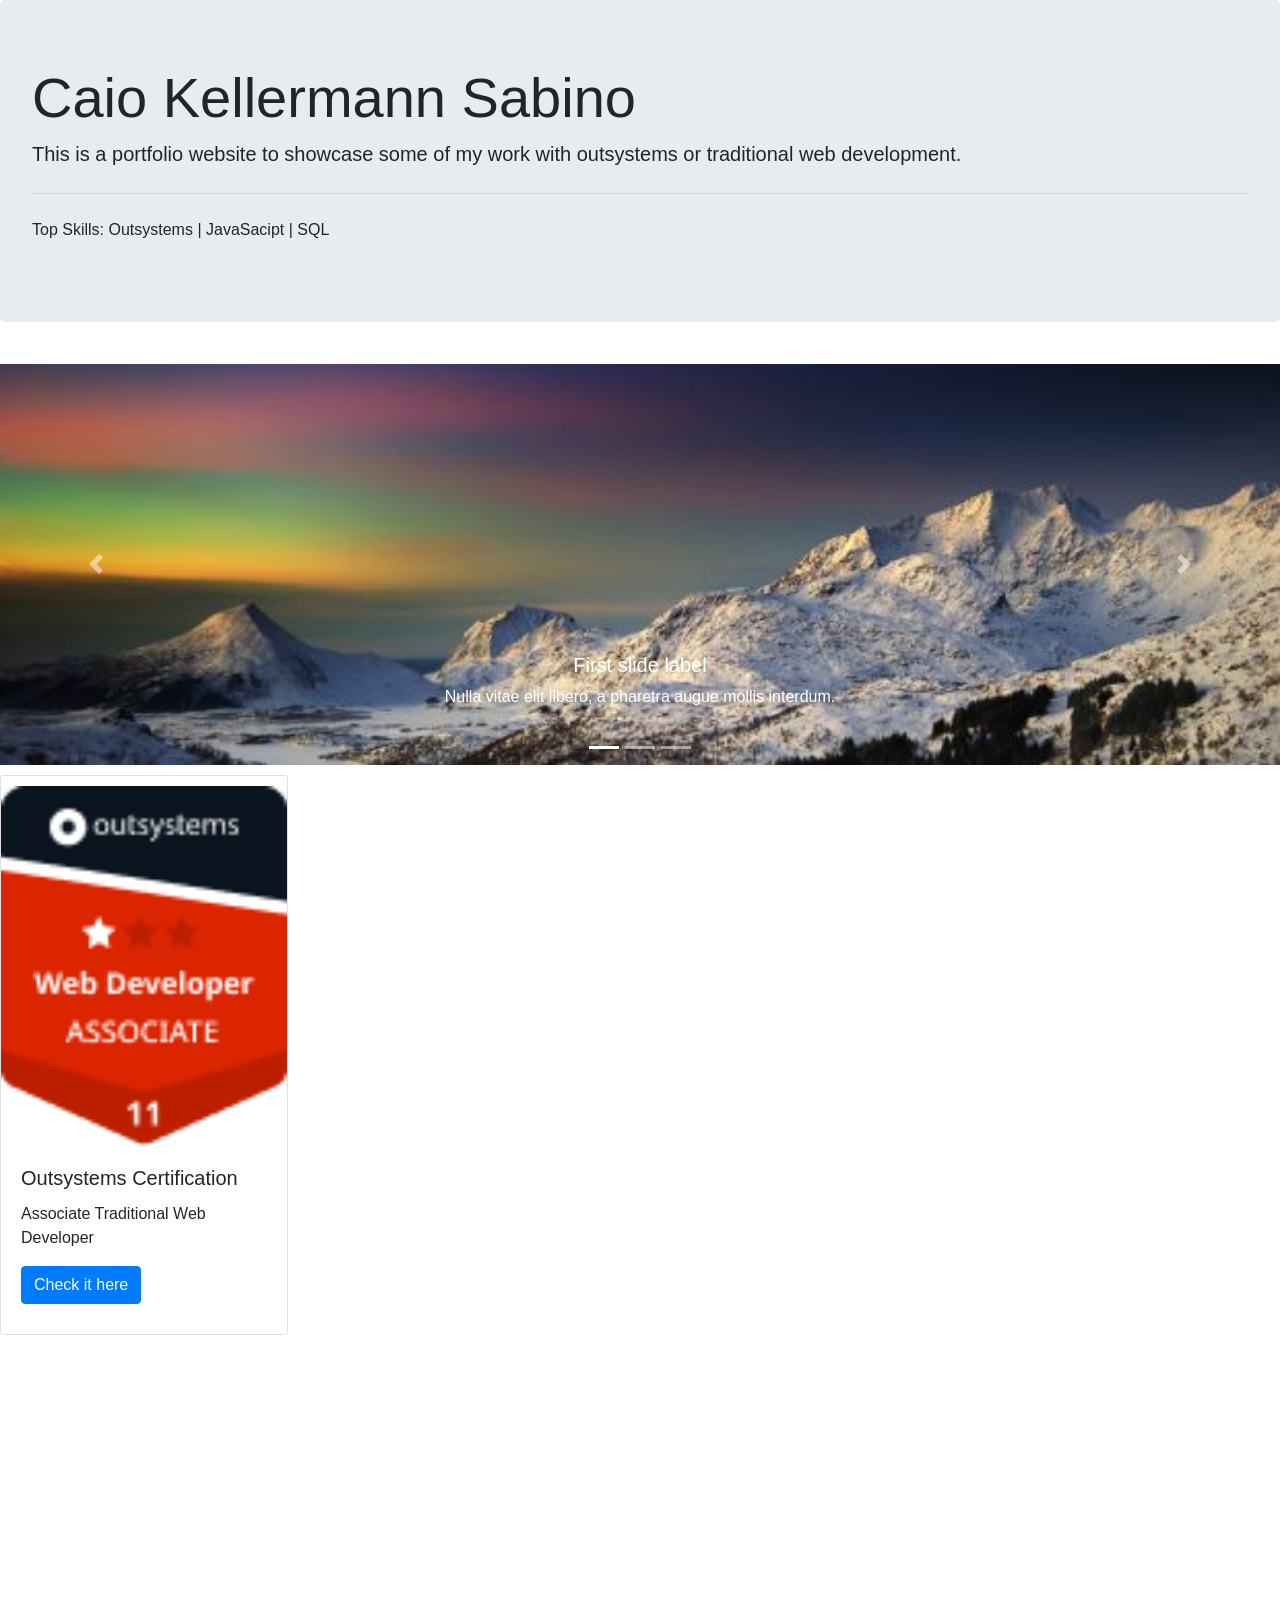
==== index.html @ 51844a49 "fixed carousel and introduced first card" ====
<!DOCTYPE html>
<html class="no-js" lang="">
  <head>
    <meta charset="utf-8" />
    <title></title>
    <meta name="description" content="" />
    <meta name="viewport" content="width=device-width, initial-scale=1" />

    <meta property="og:title" content="" />
    <meta property="og:type" content="" />
    <meta property="og:url" content="" />
    <meta property="og:image" content="" />

    <!--Bootstrap meta tag for mobile first behavior-->
    <meta
      name="viewport"
      content="width=device-width, initial-scale=1, shrink-to-fit=no"
    />

    <link rel="manifest" href="site.webmanifest" />
    <link rel="apple-touch-icon" href="icon.png" />
    <!-- Place favicon.ico in the root directory -->

    <link rel="stylesheet" href="css/normalize.css" />
    <link rel="stylesheet" href="css/main.css" />
    <link
      rel="stylesheet"
      href="https://stackpath.bootstrapcdn.com/bootstrap/4.4.1/css/bootstrap.min.css"
      integrity="sha384-Vkoo8x4CGsO3+Hhxv8T/Q5PaXtkKtu6ug5TOeNV6gBiFeWPGFN9MuhOf23Q9Ifjh"
      crossorigin="anonymous"
    />

    <meta name="theme-color" content="#fafafa" />
  </head>

  <body>
    <!--Jumbotron-->
    <div class="jumbotron">
      <h1 class="display-4">Caio Kellermann Sabino</h1>
      <p class="lead">
        This is a portfolio website to showcase some of my work with outsystems
        or traditional web development.
      </p>
      <hr class="my-4" />
      <p>Top Skills: Outsystems | JavaSacipt | SQL</p>
    </div>

    <!--Carousel-->
    <div
      id="carouselExampleCaptions"
      class="carousel slide main-padding"
      data-ride="carousel"
    >
      <ol class="carousel-indicators">
        <li
          data-target="#carouselExampleCaptions"
          data-slide-to="0"
          class="active"
        ></li>
        <li data-target="#carouselExampleCaptions" data-slide-to="1"></li>
        <li data-target="#carouselExampleCaptions" data-slide-to="2"></li>
      </ol>
      <div class="carousel-inner">
        <div class="carousel-item active">
          <img src="img/pan.jpg" class="d-block w-100" alt="..." />
          <div class="carousel-caption d-none d-md-block">
            <h5>First slide label</h5>
            <p>Nulla vitae elit libero, a pharetra augue mollis interdum.</p>
          </div>
        </div>
        <div class="carousel-item">
          <img src="img/pan1.jpg" class="d-block w-100" alt="..." />
          <div class="carousel-caption d-none d-md-block">
            <h5>Second slide label</h5>
            <p>Lorem ipsum dolor sit amet, consectetur adipiscing elit.</p>
          </div>
        </div>
        <div class="carousel-item">
          <img src="img/pan2.jpg" class="d-block w-100" alt="..." />
          <div class="carousel-caption d-none d-md-block">
            <h5>Third slide label</h5>
            <p>
              Praesent commodo cursus magna, vel scelerisque nisl consectetur.
            </p>
          </div>
        </div>
      </div>
      <a
        class="carousel-control-prev"
        href="#carouselExampleCaptions"
        role="button"
        data-slide="prev"
      >
        <span class="carousel-control-prev-icon" aria-hidden="true"></span>
        <span class="sr-only">Previous</span>
      </a>
      <a
        class="carousel-control-next"
        href="#carouselExampleCaptions"
        role="button"
        data-slide="next"
      >
        <span class="carousel-control-next-icon" aria-hidden="true"></span>
        <span class="sr-only">Next</span>
      </a>
    </div>

    <!--Card Section-->
    <div class="card main-padding" style="width: 18rem">
      <img src="img/certification.png" class="card-img-top" alt="Outsystems Certification" />
      <div class="card-body">
        <h5 class="card-title">Outsystems Certification</h5>
        <p class="card-text">
          Associate Traditional Web Developer
        </p>
        <a href="https://www.outsystems.com/profile/265627/learn" class="btn btn-primary">Check it here</a>
      </div>
    </div>

    <!--Pong Game-->
    <canvas
      id="gameCanvas"
      class="main-padding"
      width="800"
      height="600"
      style="margin-left: 20%"
    ></canvas>
    <div height="50"></div>

    <script src="js/vendor/modernizr-3.11.2.min.js"></script>
    <script src="js/plugins.js"></script>
    <script src="js/main.js"></script>
    <script
      src="https://code.jquery.com/jquery-3.4.1.slim.min.js"
      integrity="sha384-J6qa4849blE2+poT4WnyKhv5vZF5SrPo0iEjwBvKU7imGFAV0wwj1yYfoRSJoZ+n"
      crossorigin="anonymous"
    ></script>
    <script
      src="https://cdn.jsdelivr.net/npm/popper.js@1.16.0/dist/umd/popper.min.js"
      integrity="sha384-Q6E9RHvbIyZFJoft+2mJbHaEWldlvI9IOYy5n3zV9zzTtmI3UksdQRVvoxMfooAo"
      crossorigin="anonymous"
    ></script>
    <script
      src="https://stackpath.bootstrapcdn.com/bootstrap/4.4.1/js/bootstrap.min.js"
      integrity="sha384-wfSDF2E50Y2D1uUdj0O3uMBJnjuUD4Ih7YwaYd1iqfktj0Uod8GCExl3Og8ifwB6"
      crossorigin="anonymous"
    ></script>

    <!-- Google Analytics: change UA-XXXXX-Y to be your site's ID. -->
    <script>
      window.ga = function () {
        ga.q.push(arguments);
      };
      ga.q = [];
      ga.l = +new Date();
      ga("create", "UA-XXXXX-Y", "auto");
      ga("set", "anonymizeIp", true);
      ga("set", "transport", "beacon");
      ga("send", "pageview");
    </script>
    <script src="https://www.google-analytics.com/analytics.js" async></script>
  </body>
</html>
---- css/main.css ----
/*! HTML5 Boilerplate v8.0.0 | MIT License | https://html5boilerplate.com/ */

/* main.css 2.1.0 | MIT License | https://github.com/h5bp/main.css#readme */
/*
 * What follows is the result of much research on cross-browser styling.
 * Credit left inline and big thanks to Nicolas Gallagher, Jonathan Neal,
 * Kroc Camen, and the H5BP dev community and team.
 */

/* ==========================================================================
   Base styles: opinionated defaults
   ========================================================================== */

html {
  color: #222;
  font-size: 1em;
  line-height: 1.4;
}

/*
 * Remove text-shadow in selection highlight:
 * https://twitter.com/miketaylr/status/12228805301
 *
 * Vendor-prefixed and regular ::selection selectors cannot be combined:
 * https://stackoverflow.com/a/16982510/7133471
 *
 * Customize the background color to match your design.
 */

::-moz-selection {
  background: #b3d4fc;
  text-shadow: none;
}

::selection {
  background: #b3d4fc;
  text-shadow: none;
}

/*
 * A better looking default horizontal rule
 */

hr {
  display: block;
  height: 1px;
  border: 0;
  border-top: 1px solid #ccc;
  margin: 1em 0;
  padding: 0;
}

/*
 * Remove the gap between audio, canvas, iframes,
 * images, videos and the bottom of their containers:
 * https://github.com/h5bp/html5-boilerplate/issues/440
 */

audio,
canvas,
iframe,
img,
svg,
video {
  vertical-align: middle;
}

/*
 * Remove default fieldset styles.
 */

fieldset {
  border: 0;
  margin: 0;
  padding: 0;
}

/*
 * Allow only vertical resizing of textareas.
 */

textarea {
  resize: vertical;
}

/* ==========================================================================
   Author's custom styles
   ========================================================================== */

/* ==========================================================================
   Helper classes
   ========================================================================== */

/*
 * Hide visually and from screen readers
 */

.hidden,
[hidden] {
  display: none !important;
}

/*
 * Hide only visually, but have it available for screen readers:
 * https://snook.ca/archives/html_and_css/hiding-content-for-accessibility
 *
 * 1. For long content, line feeds are not interpreted as spaces and small width
 *    causes content to wrap 1 word per line:
 *    https://medium.com/@jessebeach/beware-smushed-off-screen-accessible-text-5952a4c2cbfe
 */

.sr-only {
  border: 0;
  clip: rect(0, 0, 0, 0);
  height: 1px;
  margin: -1px;
  overflow: hidden;
  padding: 0;
  position: absolute;
  white-space: nowrap;
  width: 1px;
  /* 1 */
}

/*
 * Extends the .sr-only class to allow the element
 * to be focusable when navigated to via the keyboard:
 * https://www.drupal.org/node/897638
 */

.sr-only.focusable:active,
.sr-only.focusable:focus {
  clip: auto;
  height: auto;
  margin: 0;
  overflow: visible;
  position: static;
  white-space: inherit;
  width: auto;
}

/*
 * Hide visually and from screen readers, but maintain layout
 */

.invisible {
  visibility: hidden;
}

/*
 * Clearfix: contain floats
 *
 * For modern browsers
 * 1. The space content is one way to avoid an Opera bug when the
 *    `contenteditable` attribute is included anywhere else in the document.
 *    Otherwise it causes space to appear at the top and bottom of elements
 *    that receive the `clearfix` class.
 * 2. The use of `table` rather than `block` is only necessary if using
 *    `:before` to contain the top-margins of child elements.
 */

.clearfix::before,
.clearfix::after {
  content: " ";
  display: table;
}

.clearfix::after {
  clear: both;
}

/* ==========================================================================
   EXAMPLE Media Queries for Responsive Design.
   These examples override the primary ('mobile first') styles.
   Modify as content requires.
   ========================================================================== */

@media only screen and (min-width: 35em) {
  /* Style adjustments for viewports that meet the condition */
}

@media print,
  (-webkit-min-device-pixel-ratio: 1.25),
  (min-resolution: 1.25dppx),
  (min-resolution: 120dpi) {
  /* Style adjustments for high resolution devices */
}

/* ==========================================================================
   Print styles.
   Inlined to avoid the additional HTTP request:
   https://www.phpied.com/delay-loading-your-print-css/
   ========================================================================== */

@media print {
  *,
  *::before,
  *::after {
    background: #fff !important;
    color: #000 !important;
    /* Black prints faster */
    box-shadow: none !important;
    text-shadow: none !important;
  }

  a,
  a:visited {
    text-decoration: underline;
  }

  a[href]::after {
    content: " (" attr(href) ")";
  }

  abbr[title]::after {
    content: " (" attr(title) ")";
  }

  /*
   * Don't show links that are fragment identifiers,
   * or use the `javascript:` pseudo protocol
   */
  a[href^="#"]::after,
  a[href^="javascript:"]::after {
    content: "";
  }

  pre {
    white-space: pre-wrap !important;
  }

  pre,
  blockquote {
    border: 1px solid #999;
    page-break-inside: avoid;
  }

  /*
   * Printing Tables:
   * https://web.archive.org/web/20180815150934/http://css-discuss.incutio.com/wiki/Printing_Tables
   */
  thead {
    display: table-header-group;
  }

  tr,
  img {
    page-break-inside: avoid;
  }

  p,
  h2,
  h3 {
    orphans: 3;
    widows: 3;
  }

  h2,
  h3 {
    page-break-after: avoid;
  }
}

  .heading1{
    text-align: center;
    border: #000;
    border-radius: 2px;
    font-size: 28px;
  }

  .main-padding{
     padding-top: 10px;
     padding-bottom: 10px;
  }
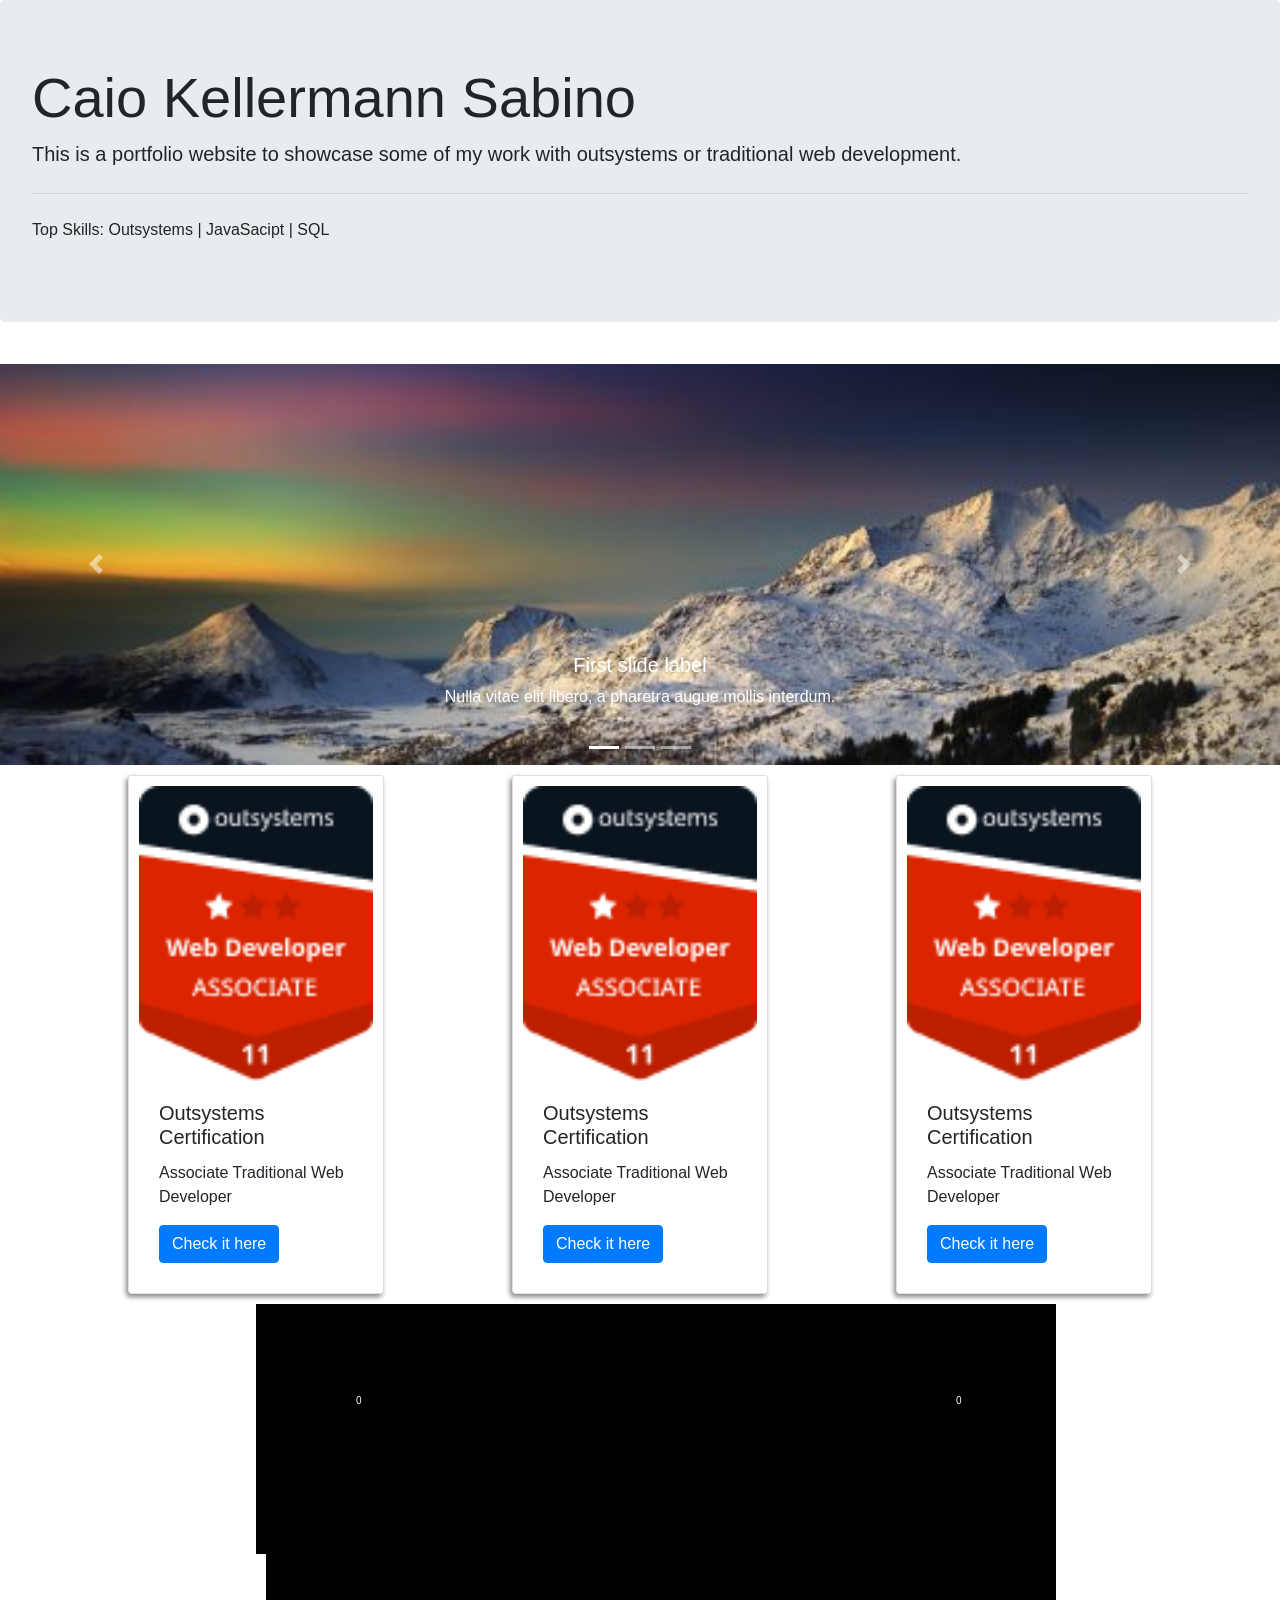
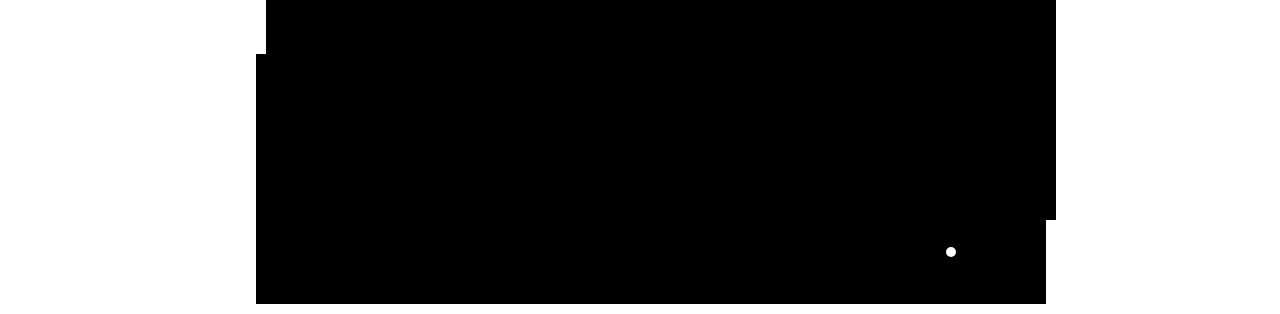
==== commit f619d73f: "Changed card style and layout and changed card button to open in a new tab" ====
--- a/index.html
+++ b/index.html
@@ -106,14 +106,62 @@
     </div>
 
     <!--Card Section-->
-    <div class="card main-padding" style="width: 18rem">
-      <img src="img/certification.png" class="card-img-top" alt="Outsystems Certification" />
-      <div class="card-body">
-        <h5 class="card-title">Outsystems Certification</h5>
-        <p class="card-text">
-          Associate Traditional Web Developer
-        </p>
-        <a href="https://www.outsystems.com/profile/265627/learn" class="btn btn-primary">Check it here</a>
+    <div>
+      <!--First Card-->
+      <div class="card main-padding card-custom border-card-margin">
+        <img
+          src="img/certification.png"
+          class="card-img-top"
+          alt="Outsystems Certification"
+        />
+        <div class="card-body">
+          <h5 class="card-title">Outsystems Certification</h5>
+          <p class="card-text">Associate Traditional Web Developer</p>
+          <button
+            class="btn btn-primary"
+            onclick="window.open('https://www.outsystems.com/profile/265627/learn','_blank')"
+          >
+            Check it here
+          </button>
+        </div>
+      </div>
+
+      <!--Second Card-->
+      <div class="card main-padding card-custom">
+        <img
+          src="img/certification.png"
+          class="card-img-top"
+          alt="Outsystems Certification"
+        />
+        <div class="card-body">
+          <h5 class="card-title">Outsystems Certification</h5>
+          <p class="card-text">Associate Traditional Web Developer</p>
+          <button
+            class="btn btn-primary"
+            onclick="window.open('https://www.outsystems.com/profile/265627/learn','_blank')"
+          >
+            Check it here
+          </button>
+        </div>
+      </div>
+
+      <!--Third Card-->
+      <div class="card main-padding card-custom border-card-margin">
+        <img
+          src="img/certification.png"
+          class="card-img-top"
+          alt="Outsystems Certification"
+        />
+        <div class="card-body">
+          <h5 class="card-title">Outsystems Certification</h5>
+          <p class="card-text">Associate Traditional Web Developer</p>
+          <button
+            class="btn btn-primary"
+            onclick="window.open('https://www.outsystems.com/profile/265627/learn','_blank')"
+          >
+            Check it here
+          </button>
+        </div>
       </div>
     </div>
 
--- a/css/main.css
+++ b/css/main.css
@@ -261,14 +261,36 @@
   }
 }
 
-  .heading1{
-    text-align: center;
-    border: #000;
-    border-radius: 2px;
-    font-size: 28px;
-  }
-
-  .main-padding{
-     padding-top: 10px;
-     padding-bottom: 10px;
-  }+.heading1 {
+  text-align: center;
+  border: #000;
+  border-radius: 2px;
+  font-size: 28px;
+}
+
+.main-padding {
+  padding-top: 10px;
+  padding-bottom: 10px;
+}
+
+
+.card-custom {
+  float: left;
+  border-radius: 5px;
+  box-shadow: -2px 3px 5px #888888;
+  padding-left: 10px;
+  padding-right: 10px;
+  background-color: #e9ecef;
+  width: 20%;
+}
+
+.border-card-margin{
+  margin-left: 10%;
+  margin-right: 10%;
+}
+
+.card-img-top{
+  margin-left: auto;
+  margin-right: auto;
+  width: 50%;
+}
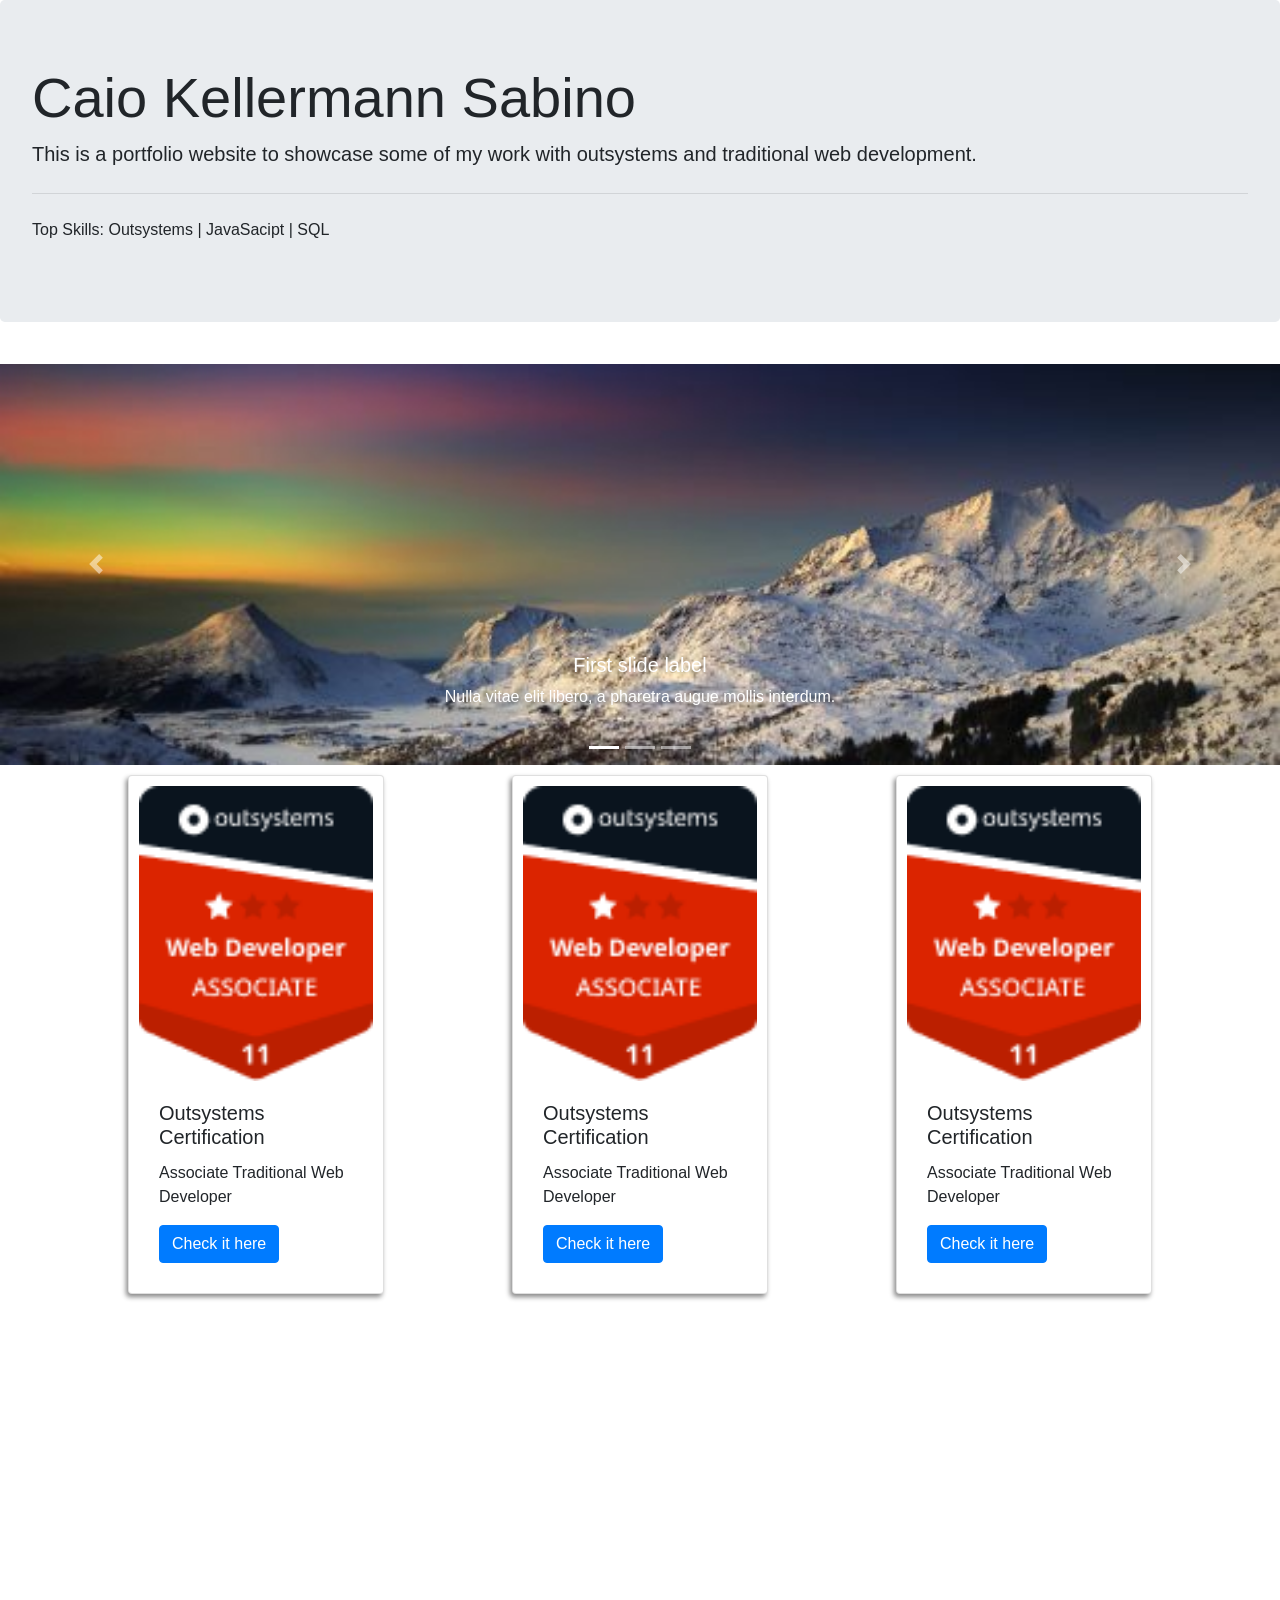
==== commit f67f8645: "Hide game screen" ====
--- a/index.html
+++ b/index.html
@@ -39,7 +39,7 @@
       <h1 class="display-4">Caio Kellermann Sabino</h1>
       <p class="lead">
         This is a portfolio website to showcase some of my work with outsystems
-        or traditional web development.
+        and traditional web development.
       </p>
       <hr class="my-4" />
       <p>Top Skills: Outsystems | JavaSacipt | SQL</p>
@@ -168,7 +168,7 @@
     <!--Pong Game-->
     <canvas
       id="gameCanvas"
-      class="main-padding"
+      class="main-padding invisible"
       width="800"
       height="600"
       style="margin-left: 20%"
--- a/css/main.css
+++ b/css/main.css
@@ -293,4 +293,8 @@
   margin-left: auto;
   margin-right: auto;
   width: 50%;
+}
+
+.invisible{
+  visibility: hidden;
 }
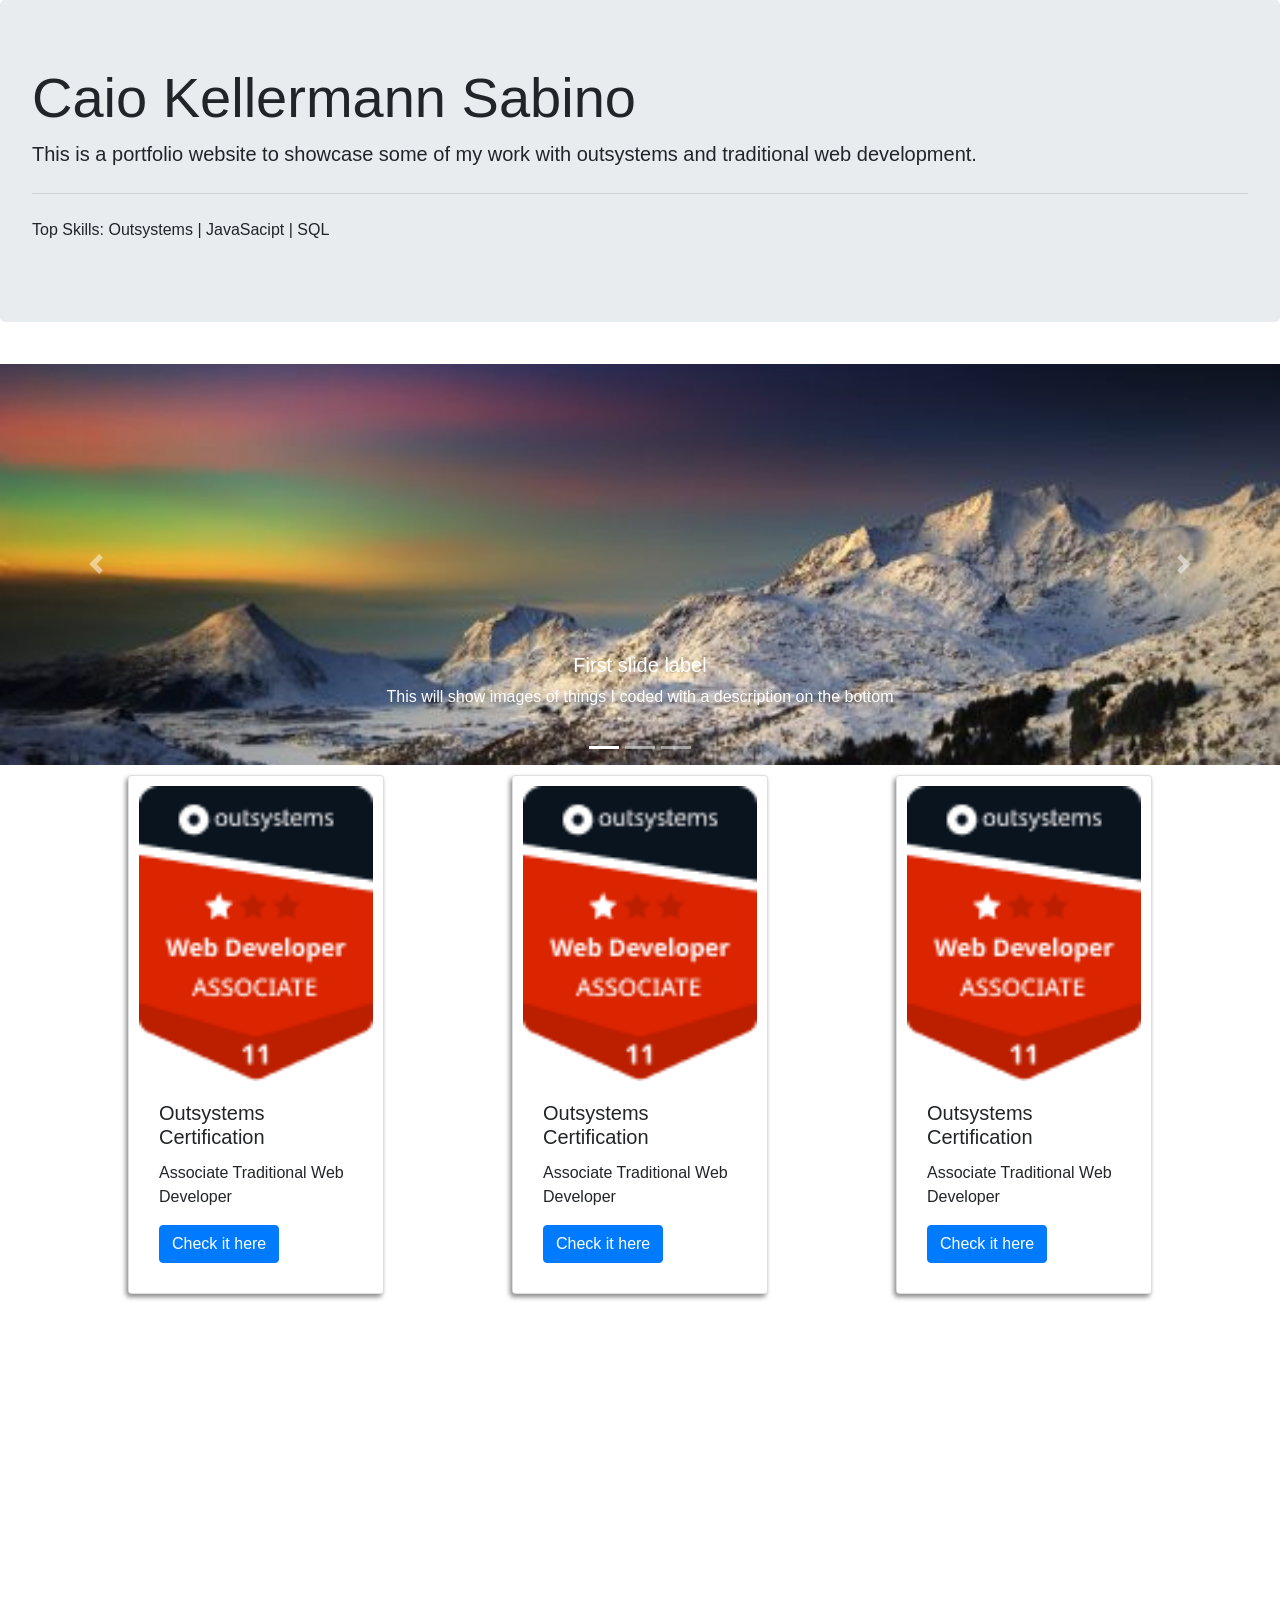
==== commit c681b6f5: "Update index.html" ====
--- a/index.html
+++ b/index.html
@@ -65,14 +65,20 @@
           <img src="img/pan.jpg" class="d-block w-100" alt="..." />
           <div class="carousel-caption d-none d-md-block">
             <h5>First slide label</h5>
-            <p>Nulla vitae elit libero, a pharetra augue mollis interdum.</p>
+            <p>
+              This will show images of things I coded with a description on the
+              bottom
+            </p>
           </div>
         </div>
         <div class="carousel-item">
           <img src="img/pan1.jpg" class="d-block w-100" alt="..." />
           <div class="carousel-caption d-none d-md-block">
             <h5>Second slide label</h5>
-            <p>Lorem ipsum dolor sit amet, consectetur adipiscing elit.</p>
+            <p>
+              This will show images of things I coded with a description on the
+              bottom
+            </p>
           </div>
         </div>
         <div class="carousel-item">
@@ -80,7 +86,8 @@
           <div class="carousel-caption d-none d-md-block">
             <h5>Third slide label</h5>
             <p>
-              Praesent commodo cursus magna, vel scelerisque nisl consectetur.
+              This will show images of things I coded with a description on the
+              bottom
             </p>
           </div>
         </div>
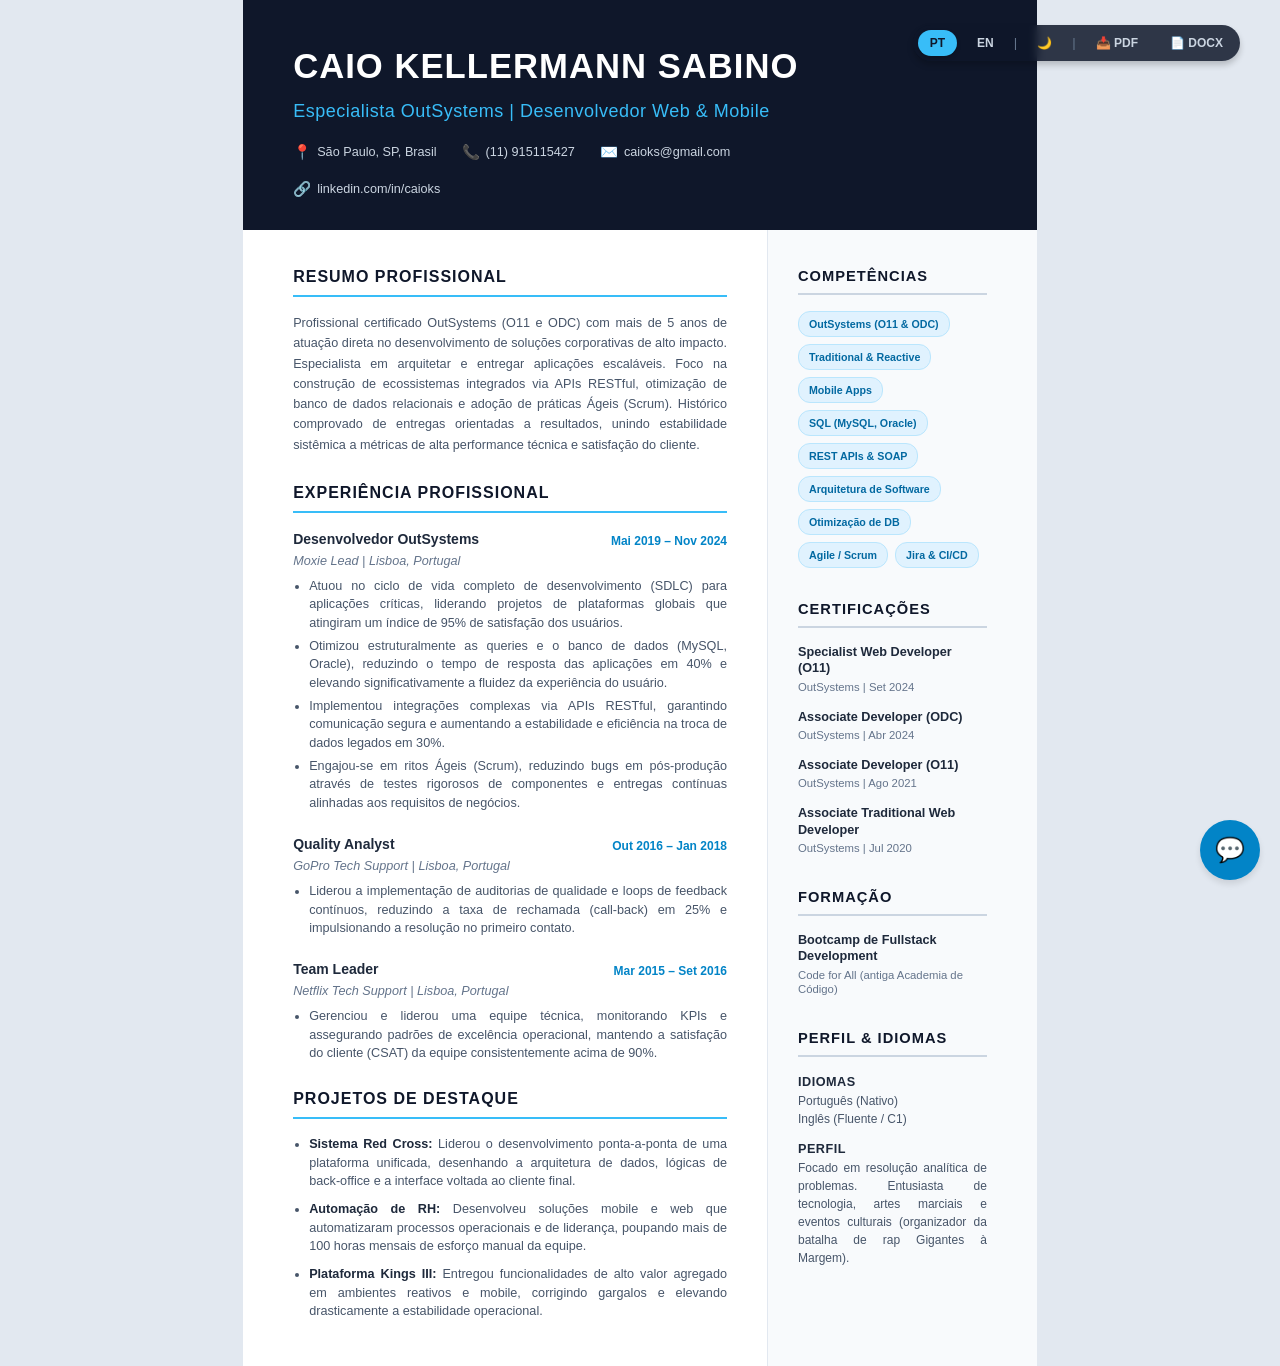
==== commit 9291a463: "Rename cv_outsystems_portugu_s_ingl_s (2).html to index.html" ====
--- a/index.html
+++ b/index.html
@@ -1,218 +1,548 @@
 <!DOCTYPE html>
-<html class="no-js" lang="">
-  <head>
-    <meta charset="utf-8" />
-    <title></title>
-    <meta name="description" content="" />
-    <meta name="viewport" content="width=device-width, initial-scale=1" />
-
-    <meta property="og:title" content="" />
-    <meta property="og:type" content="" />
-    <meta property="og:url" content="" />
-    <meta property="og:image" content="" />
-
-    <!--Bootstrap meta tag for mobile first behavior-->
-    <meta
-      name="viewport"
-      content="width=device-width, initial-scale=1, shrink-to-fit=no"
-    />
-
-    <link rel="manifest" href="site.webmanifest" />
-    <link rel="apple-touch-icon" href="icon.png" />
-    <!-- Place favicon.ico in the root directory -->
-
-    <link rel="stylesheet" href="css/normalize.css" />
-    <link rel="stylesheet" href="css/main.css" />
-    <link
-      rel="stylesheet"
-      href="https://stackpath.bootstrapcdn.com/bootstrap/4.4.1/css/bootstrap.min.css"
-      integrity="sha384-Vkoo8x4CGsO3+Hhxv8T/Q5PaXtkKtu6ug5TOeNV6gBiFeWPGFN9MuhOf23Q9Ifjh"
-      crossorigin="anonymous"
-    />
-
-    <meta name="theme-color" content="#fafafa" />
-  </head>
-
-  <body>
-    <!--Jumbotron-->
-    <div class="jumbotron">
-      <h1 class="display-4">Caio Kellermann Sabino</h1>
-      <p class="lead">
-        This is a portfolio website to showcase some of my work with outsystems
-        and traditional web development.
-      </p>
-      <hr class="my-4" />
-      <p>Top Skills: Outsystems | JavaSacipt | SQL</p>
+<html lang="pt" data-theme="light">
+<head>
+    <meta charset="UTF-8">
+    <meta name="viewport" content="width=device-width, initial-scale=1.0">
+    <title>Caio Sabino - CV Bilingual & Interactive</title>
+    <style>
+        :root {
+            --bg-body: #e2e8f0;
+            --bg-page: #ffffff;
+            --text-main: #334155;
+            --header-bg: #0f172a;
+            --header-text: #ffffff;
+            --header-sub: #38bdf8;
+            --contacts-text: #cbd5e1;
+            --section-border: #38bdf8;
+            --section-title: #0f172a;
+            --summary-text: #475569;
+            --job-title: #1e293b;
+            --job-date: #0284c7;
+            --job-company: #64748b;
+            --job-bullets: #475569;
+            --sidebar-bg: #f8fafc;
+            --sidebar-border: #e2e8f0;
+            --skill-bg: #e0f2fe;
+            --skill-color: #0369a1;
+            --skill-border: #bae6fd;
+            --ui-controls-bg: rgba(15, 23, 42, 0.85);
+            --ui-controls-color: #cbd5e1;
+        }
+
+        [data-theme="dark"] {
+            --bg-body: #090d16;
+            --bg-page: #0f172a;
+            --text-main: #cbd5e1;
+            --header-bg: #1e293b;
+            --header-text: #f8fafc;
+            --header-sub: #38bdf8;
+            --contacts-text: #94a3b8;
+            --section-border: #38bdf8;
+            --section-title: #f8fafc;
+            --summary-text: #94a3b8;
+            --job-title: #f1f5f9;
+            --job-date: #38bdf8;
+            --job-company: #94a3b8;
+            --job-bullets: #cbd5e1;
+            --sidebar-bg: #111827;
+            --sidebar-border: #1f2937;
+            --skill-bg: #1e3a8a;
+            --skill-color: #93c5fd;
+            --skill-border: #2563eb;
+            --ui-controls-bg: rgba(30, 41, 59, 0.9);
+            --ui-controls-color: #f8fafc;
+        }
+
+        @page { size: A4; margin: 0; }
+        body { font-family: 'Helvetica Neue', Helvetica, Arial, sans-serif; color: var(--text-main); margin: 0; padding: 0; line-height: 1.5; font-size: 10pt; background-color: var(--bg-body); transition: background-color 0.3s ease, color 0.3s ease; }
+        .page { width: 210mm; min-height: 297mm; margin: 0 auto; background: var(--bg-page); box-sizing: border-box; display: flex; flex-direction: column; overflow: hidden; position: relative; transition: background 0.3s ease; }
+        
+        /* Floating UI Controls Toolbar */
+        .ui-controls { position: fixed; top: 25px; right: 40px; z-index: 100; display: flex; gap: 8px; background: var(--ui-controls-bg); border-radius: 24px; padding: 5px; box-shadow: 0 4px 6px rgba(0,0,0,0.2); backdrop-filter: blur(4px); }
+        .ui-btn { background: transparent; border: none; color: var(--ui-controls-color); padding: 6px 12px; border-radius: 16px; font-size: 9pt; font-weight: 700; cursor: pointer; transition: all 0.3s ease; display: flex; align-items: center; gap: 4px; }
+        .ui-btn.active { background: #38bdf8; color: #0f172a; box-shadow: 0 2px 4px rgba(0,0,0,0.2); }
+        .ui-btn:hover { background: rgba(56, 189, 248, 0.3); }
+
+        /* Header Area */
+        .header { background-color: var(--header-bg); color: var(--header-text); padding: 40px 180px 30px 50px; position: relative; transition: background-color 0.3s ease; }
+        .header h1 { margin: 0; font-size: 26pt; font-weight: 700; color: var(--header-text); letter-spacing: 1px; text-transform: uppercase; }
+        .header h2 { margin: 6px 0 16px 0; font-size: 13.5pt; font-weight: 400; color: var(--header-sub); letter-spacing: 0.5px; }
+        .contacts { font-size: 9.5pt; color: var(--contacts-text); display: flex; flex-wrap: wrap; gap: 15px 25px; }
+        .contact-item { display: flex; align-items: center; }
+        .contact-icon { color: #38bdf8; margin-right: 6px; font-weight: bold; font-size: 11pt; }
+        
+        /* Main Layout */
+        .resume-body { display: flex; flex: 1; }
+        .col-main { width: 66%; padding: 35px 40px 35px 50px; box-sizing: border-box; }
+        .col-side { width: 34%; padding: 35px 50px 35px 30px; background-color: var(--sidebar-bg); border-left: 1px solid var(--sidebar-border); box-sizing: border-box; transition: background-color 0.3s ease, border-color 0.3s ease; }
+        
+        /* Typography & Headings */
+        h3.section-title { font-size: 12pt; color: var(--section-title); text-transform: uppercase; letter-spacing: 1px; border-bottom: 2px solid var(--section-border); padding-bottom: 6px; margin-top: 0; margin-bottom: 16px; font-weight: 700; transition: color 0.3s ease; }
+        .col-side h3.section-title { border-bottom-color: var(--contacts-text); font-size: 11pt; }
+        p.summary-text { margin-top: 0; margin-bottom: 0; text-align: justify; color: var(--summary-text); line-height: 1.6; font-size: 9.5pt; }
+        
+        /* Experience Section */
+        .job { margin-bottom: 22px; page-break-inside: avoid; }
+        .job-header { display: flex; justify-content: space-between; align-items: flex-end; margin-bottom: 2px; }
+        .job-title { font-weight: 700; font-size: 10.5pt; color: var(--job-title); }
+        .job-date { font-size: 9pt; color: var(--job-date); font-weight: 700; }
+        .job-company { font-size: 9.5pt; font-style: italic; color: var(--job-company); margin-bottom: 6px; font-weight: 500; }
+        .job ul { margin: 0; padding-left: 16px; color: var(--job-bullets); }
+        .job li { margin-bottom: 5px; text-align: justify; line-height: 1.45; font-size: 9.5pt; }
+        
+        /* Projects Section */
+        .project-list { margin: 0; padding-left: 16px; color: var(--job-bullets); }
+        .project-list li { margin-bottom: 10px; text-align: justify; line-height: 1.45; font-size: 9.5pt; }
+        .project-list strong { color: var(--job-title); }
+        
+        /* Sidebar Elements */
+        .side-section { margin-bottom: 30px; page-break-inside: avoid; }
+        
+        /* Skills Tags */
+        .skills-container { display: flex; flex-wrap: wrap; gap: 7px; }
+        .skill-tag { background-color: var(--skill-bg); color: var(--skill-color); padding: 4px 10px; border-radius: 12px; font-size: 8pt; font-weight: 700; border: 1px solid var(--skill-border); transition: all 0.3s ease; }
+        
+        /* Education & Certs */
+        .edu-item, .cert-item { margin-bottom: 14px; page-break-inside: avoid; }
+        .edu-title, .cert-title { font-weight: 700; font-size: 9.5pt; color: var(--job-title); margin-bottom: 3px; line-height: 1.3; }
+        .edu-sub, .cert-date { font-size: 8.5pt; color: var(--job-company); line-height: 1.3; }
+        
+        /* Extra (Languages/Profile) */
+        .extra-text { font-size: 9pt; color: var(--job-bullets); line-height: 1.5; text-align: justify; }
+        .extra-text strong { color: var(--job-title); display: block; margin-top: 12px; font-size: 9.5pt; text-transform: uppercase; letter-spacing: 0.5px; }
+        .extra-text strong:first-child { margin-top: 0; }
+
+        /* AI Assistant Widget */
+        #ai-chat-btn { position: fixed; bottom: 20px; right: 20px; background: #0284c7; color: white; border: none; border-radius: 50%; width: 60px; height: 60px; font-size: 24px; cursor: pointer; box-shadow: 0 4px 6px rgba(0,0,0,0.1); z-index: 1000; display: flex; align-items: center; justify-content: center; transition: transform 0.3s; }
+        #ai-chat-btn:hover { transform: scale(1.1); }
+        #ai-chat-window { position: fixed; bottom: 90px; right: 20px; width: 350px; height: 450px; background: white; border-radius: 10px; box-shadow: 0 5px 15px rgba(0,0,0,0.2); display: none; flex-direction: column; z-index: 1000; overflow: hidden; font-family: 'Helvetica Neue', Helvetica, Arial, sans-serif; border: 1px solid #e2e8f0; }
+        #ai-chat-header { background: #0f172a; color: white; padding: 15px; font-weight: bold; display: flex; justify-content: space-between; align-items: center; }
+        #ai-chat-close { background: none; border: none; color: white; cursor: pointer; font-size: 16px; }
+        #ai-chat-messages { flex: 1; padding: 15px; overflow-y: auto; background: #f8fafc; display: flex; flex-direction: column; gap: 10px; scroll-behavior: smooth; }
+        .chat-msg { padding: 10px 15px; border-radius: 15px; max-width: 85%; font-size: 9.5pt; line-height: 1.4; word-wrap: break-word; color: #334155; }
+        .msg-ai { background: #e0f2fe; color: #0369a1; align-self: flex-start; border-bottom-left-radius: 0; }
+        .msg-user { background: #0f172a; color: white; align-self: flex-end; border-bottom-right-radius: 0; }
+        #ai-chat-input-area { display: flex; padding: 10px; background: white; border-top: 1px solid #e2e8f0; }
+        #ai-chat-input { flex: 1; padding: 10px; border: 1px solid #cbd5e1; border-radius: 20px; outline: none; font-size: 9.5pt; color: #334155; }
+        #ai-chat-send { background: #0284c7; color: white; border: none; border-radius: 50%; width: 36px; height: 36px; margin-left: 10px; cursor: pointer; display: flex; align-items: center; justify-content: center; }
+        .typing-indicator { font-style: italic; color: #64748b; font-size: 8.5pt; align-self: flex-start; margin-left: 5px; display: none; padding-bottom: 5px; }
+
+        @media print {
+            body { background-color: #fff !important; color: #334155 !important; }
+            .page { width: 100%; min-height: auto; margin: 0; box-shadow: none; background: #fff !important; }
+            .col-side { border-left: 1px solid #e2e8f0 !important; background-color: #f8fafc !important; -webkit-print-color-adjust: exact; print-color-adjust: exact; }
+            .header { background-color: #0f172a !important; color: #f8fafc !important; -webkit-print-color-adjust: exact; print-color-adjust: exact; }
+            .skill-tag { background-color: #e0f2fe !important; color: #0369a1 !important; border-color: #bae6fd !important; -webkit-print-color-adjust: exact; print-color-adjust: exact; }
+            .ui-controls, #ai-chat-btn, #ai-chat-window { display: none !important; }
+        }
+    </style>
+</head>
+<body>
+    <div class="page">
+        <!-- Interactive Controls Bar -->
+        <div class="ui-controls">
+            <button class="ui-btn active" id="btn-pt" onclick="switchLang('pt')">PT</button>
+            <button class="ui-btn" id="btn-en" onclick="switchLang('en')">EN</button>
+            <span style="color: #64748b; align-self: center;">|</span>
+            <button class="ui-btn" id="btn-theme" onclick="toggleTheme()" title="Alternar Tema">🌙</button>
+            <span style="color: #64748b; align-self: center;">|</span>
+            <button class="ui-btn" onclick="downloadPDF()" title="Baixar PDF">📥 PDF</button>
+            <button class="ui-btn" onclick="downloadDOCX()" title="Baixar DOCX">📄 DOCX</button>
+        </div>
+
+        <div class="header">
+            <h1 id="txt-name">Caio Kellermann Sabino</h1>
+            <h2 id="txt-role">Especialista OutSystems | Desenvolvedor Web & Mobile</h2>
+            <div class="contacts">
+                <div class="contact-item"><span class="contact-icon">📍</span> <span id="txt-loc">São Paulo, SP, Brasil</span></div>
+                <div class="contact-item"><span class="contact-icon">📞</span> (11) 915115427</div>
+                <div class="contact-item"><span class="contact-icon">✉️</span> caioks@gmail.com</div>
+                <div class="contact-item"><span class="contact-icon">🔗</span> linkedin.com/in/caioks</div>
+            </div>
+        </div>
+        
+        <div class="resume-body">
+            <div class="col-main">
+                <h3 class="section-title" id="t-summary">Resumo Profissional</h3>
+                <div style="margin-bottom: 26px;">
+                    <p class="summary-text" id="txt-summary">Profissional certificado OutSystems (O11 e ODC) com mais de 5 anos de atuação direta no desenvolvimento de soluções corporativas de alto impacto. Especialista em arquitetar e entregar aplicações escaláveis. Foco na construção de ecossistemas integrados via APIs RESTful, otimização de banco de dados relacionais e adoção de práticas Ágeis (Scrum). Histórico comprovado de entregas orientadas a resultados, unindo estabilidade sistêmica a métricas de alta performance técnica e satisfação do cliente.</p>
+                </div>
+
+                <h3 class="section-title" id="t-exp">Experiência Profissional</h3>
+                
+                <div class="job">
+                    <div class="job-header">
+                        <span class="job-title" id="job1-title">Desenvolvedor OutSystems</span>
+                        <span class="job-date">Mai 2019 – Nov 2024</span>
+                    </div>
+                    <div class="job-company">Moxie Lead | Lisboa, Portugal</div>
+                    <ul id="job1-bullets">
+                        <li>Atuou no ciclo de vida completo de desenvolvimento (SDLC) para aplicações críticas, liderando projetos de plataformas globais que atingiram um índice de 95% de satisfação dos usuários.</li>
+                        <li>Otimizou estruturalmente as queries e o banco de dados (MySQL, Oracle), reduzindo o tempo de resposta das aplicações em 40% e elevando significativamente a fluidez da experiência do usuário.</li>
+                        <li>Implementou integrações complexas via APIs RESTful, garantindo comunicação segura e aumentando a estabilidade e eficiência na troca de dados legados em 30%.</li>
+                        <li>Engajou-se em ritos Ágeis (Scrum), reduzindo bugs em pós-produção através de testes rigorosos de componentes e entregas contínuas alinhadas aos requisitos de negócios.</li>
+                    </ul>
+                </div>
+
+                <div class="job">
+                    <div class="job-header">
+                        <span class="job-title">Quality Analyst</span>
+                        <span class="job-date">Out 2016 – Jan 2018</span>
+                    </div>
+                    <div class="job-company" id="job2-company">GoPro Tech Support | Lisboa, Portugal</div>
+                    <ul id="job2-bullets">
+                        <li>Liderou a implementação de auditorias de qualidade e loops de feedback contínuos, reduzindo a taxa de rechamada (call-back) em 25% e impulsionando a resolução no primeiro contato.</li>
+                    </ul>
+                </div>
+
+                <div class="job">
+                    <div class="job-header">
+                        <span class="job-title">Team Leader</span>
+                        <span class="job-date">Mar 2015 – Set 2016</span>
+                    </div>
+                    <div class="job-company">Netflix Tech Support | Lisboa, Portugal</div>
+                    <ul id="job3-bullets">
+                        <li>Gerenciou e liderou uma equipe técnica, monitorando KPIs e assegurando padrões de excelência operacional, mantendo a satisfação do cliente (CSAT) da equipe consistentemente acima de 90%.</li>
+                    </ul>
+                </div>
+
+                <h3 class="section-title" id="t-proj" style="margin-top: 25px;">Projetos de Destaque</h3>
+                <ul class="project-list" id="proj-list">
+                    <li><strong>Sistema Red Cross:</strong> Liderou o desenvolvimento ponta-a-ponta de uma plataforma unificada, desenhando a arquitetura de dados, lógicas de back-office e a interface voltada ao cliente final.</li>
+                    <li><strong>Automação de RH:</strong> Desenvolveu soluções mobile e web que automatizaram processos operacionais e de liderança, poupando mais de 100 horas mensais de esforço manual da equipe.</li>
+                    <li><strong>Plataforma Kings III:</strong> Entregou funcionalidades de alto valor agregado em ambientes reativos e mobile, corrigindo gargalos e elevando drasticamente a estabilidade operacional.</li>
+                </ul>
+            </div>
+            
+            <div class="col-side">
+                <div class="side-section">
+                    <h3 class="section-title" id="t-skills">Competências</h3>
+                    <div class="skills-container">
+                        <span class="skill-tag">OutSystems (O11 & ODC)</span>
+                        <span class="skill-tag" id="sk-tr">Traditional & Reactive</span>
+                        <span class="skill-tag" id="sk-mob">Mobile Apps</span>
+                        <span class="skill-tag">SQL (MySQL, Oracle)</span>
+                        <span class="skill-tag">REST APIs & SOAP</span>
+                        <span class="skill-tag" id="sk-arch">Arquitetura de Software</span>
+                        <span class="skill-tag" id="sk-opt">Otimização de DB</span>
+                        <span class="skill-tag">Agile / Scrum</span>
+                        <span class="skill-tag">Jira & CI/CD</span>
+                    </div>
+                </div>
+                
+                <div class="side-section">
+                    <h3 class="section-title" id="t-certs">Certificações</h3>
+                    <div class="cert-item">
+                        <div class="cert-title">Specialist Web Developer (O11)</div>
+                        <div class="cert-date">OutSystems | Set 2024</div>
+                    </div>
+                    <div class="cert-item">
+                        <div class="cert-title">Associate Developer (ODC)</div>
+                        <div class="cert-date">OutSystems | Abr 2024</div>
+                    </div>
+                    <div class="cert-item">
+                        <div class="cert-title">Associate Developer (O11)</div>
+                        <div class="cert-date">OutSystems | Ago 2021</div>
+                    </div>
+                    <div class="cert-item">
+                        <div class="cert-title">Associate Traditional Web Developer</div>
+                        <div class="cert-date">OutSystems | Jul 2020</div>
+                    </div>
+                </div>
+
+                <div class="side-section">
+                    <h3 class="section-title" id="t-edu">Formação</h3>
+                    <div class="edu-item">
+                        <div class="edu-title" id="edu-title">Bootcamp de Fullstack Development</div>
+                        <div class="edu-sub">Code for All (antiga Academia de Código)</div>
+                    </div>
+                </div>
+                
+                <div class="side-section">
+                    <h3 class="section-title" id="t-profile">Perfil & Idiomas</h3>
+                    <div class="extra-text" id="extra-content">
+                        <strong>Idiomas</strong>
+                        Português (Nativo)<br>Inglês (Fluente / C1)
+                        <strong>Perfil</strong>
+                        Focado em resolução analítica de problemas. Entusiasta de tecnologia, artes marciais e eventos culturais (organizador da batalha de rap Gigantes à Margem).
+                    </div>
+                </div>
+            </div>
+        </div>
     </div>
 
-    <!--Carousel-->
-    <div
-      id="carouselExampleCaptions"
-      class="carousel slide main-padding"
-      data-ride="carousel"
-    >
-      <ol class="carousel-indicators">
-        <li
-          data-target="#carouselExampleCaptions"
-          data-slide-to="0"
-          class="active"
-        ></li>
-        <li data-target="#carouselExampleCaptions" data-slide-to="1"></li>
-        <li data-target="#carouselExampleCaptions" data-slide-to="2"></li>
-      </ol>
-      <div class="carousel-inner">
-        <div class="carousel-item active">
-          <img src="img/pan.jpg" class="d-block w-100" alt="..." />
-          <div class="carousel-caption d-none d-md-block">
-            <h5>First slide label</h5>
-            <p>
-              This will show images of things I coded with a description on the
-              bottom
-            </p>
-          </div>
+    <!-- AI Chatbot Floating Widget -->
+    <button id="ai-chat-btn" title="Fale com a IA assistente do Caio">💬</button>
+    <div id="ai-chat-window">
+        <div id="ai-chat-header">
+            <span id="chat-title-text">IA Recrutadora do Caio</span>
+            <button id="ai-chat-close">✖</button>
         </div>
-        <div class="carousel-item">
-          <img src="img/pan1.jpg" class="d-block w-100" alt="..." />
-          <div class="carousel-caption d-none d-md-block">
-            <h5>Second slide label</h5>
-            <p>
-              This will show images of things I coded with a description on the
-              bottom
-            </p>
-          </div>
+        <div id="ai-chat-messages">
+            <div class="chat-msg msg-ai" id="chat-welcome">Olá! Sou a IA assistente do Caio. Sou projetada para responder dúvidas de recrutadores. Pergunte sobre a experiência dele, projetos, ou métricas de sucesso!</div>
+            <div class="typing-indicator" id="typing-indicator">A IA está processando...</div>
         </div>
-        <div class="carousel-item">
-          <img src="img/pan2.jpg" class="d-block w-100" alt="..." />
-          <div class="carousel-caption d-none d-md-block">
-            <h5>Third slide label</h5>
-            <p>
-              This will show images of things I coded with a description on the
-              bottom
-            </p>
-          </div>
+        <div id="ai-chat-input-area">
+            <input type="text" id="ai-chat-input" placeholder="Ex: Qual a experiência dele com BD?" autocomplete="off">
+            <button id="ai-chat-send">➤</button>
         </div>
-      </div>
-      <a
-        class="carousel-control-prev"
-        href="#carouselExampleCaptions"
-        role="button"
-        data-slide="prev"
-      >
-        <span class="carousel-control-prev-icon" aria-hidden="true"></span>
-        <span class="sr-only">Previous</span>
-      </a>
-      <a
-        class="carousel-control-next"
-        href="#carouselExampleCaptions"
-        role="button"
-        data-slide="next"
-      >
-        <span class="carousel-control-next-icon" aria-hidden="true"></span>
-        <span class="sr-only">Next</span>
-      </a>
     </div>
 
-    <!--Card Section-->
-    <div>
-      <!--First Card-->
-      <div class="card main-padding card-custom border-card-margin">
-        <img
-          src="img/certification.png"
-          class="card-img-top"
-          alt="Outsystems Certification"
-        />
-        <div class="card-body">
-          <h5 class="card-title">Outsystems Certification</h5>
-          <p class="card-text">Associate Traditional Web Developer</p>
-          <button
-            class="btn btn-primary"
-            onclick="window.open('https://www.outsystems.com/profile/265627/learn','_blank')"
-          >
-            Check it here
-          </button>
-        </div>
-      </div>
-
-      <!--Second Card-->
-      <div class="card main-padding card-custom">
-        <img
-          src="img/certification.png"
-          class="card-img-top"
-          alt="Outsystems Certification"
-        />
-        <div class="card-body">
-          <h5 class="card-title">Outsystems Certification</h5>
-          <p class="card-text">Associate Traditional Web Developer</p>
-          <button
-            class="btn btn-primary"
-            onclick="window.open('https://www.outsystems.com/profile/265627/learn','_blank')"
-          >
-            Check it here
-          </button>
-        </div>
-      </div>
-
-      <!--Third Card-->
-      <div class="card main-padding card-custom border-card-margin">
-        <img
-          src="img/certification.png"
-          class="card-img-top"
-          alt="Outsystems Certification"
-        />
-        <div class="card-body">
-          <h5 class="card-title">Outsystems Certification</h5>
-          <p class="card-text">Associate Traditional Web Developer</p>
-          <button
-            class="btn btn-primary"
-            onclick="window.open('https://www.outsystems.com/profile/265627/learn','_blank')"
-          >
-            Check it here
-          </button>
-        </div>
-      </div>
-    </div>
-
-    <!--Pong Game-->
-    <canvas
-      id="gameCanvas"
-      class="main-padding invisible"
-      width="800"
-      height="600"
-      style="margin-left: 20%"
-    ></canvas>
-    <div height="50"></div>
-
-    <script src="js/vendor/modernizr-3.11.2.min.js"></script>
-    <script src="js/plugins.js"></script>
-    <script src="js/main.js"></script>
-    <script
-      src="https://code.jquery.com/jquery-3.4.1.slim.min.js"
-      integrity="sha384-J6qa4849blE2+poT4WnyKhv5vZF5SrPo0iEjwBvKU7imGFAV0wwj1yYfoRSJoZ+n"
-      crossorigin="anonymous"
-    ></script>
-    <script
-      src="https://cdn.jsdelivr.net/npm/popper.js@1.16.0/dist/umd/popper.min.js"
-      integrity="sha384-Q6E9RHvbIyZFJoft+2mJbHaEWldlvI9IOYy5n3zV9zzTtmI3UksdQRVvoxMfooAo"
-      crossorigin="anonymous"
-    ></script>
-    <script
-      src="https://stackpath.bootstrapcdn.com/bootstrap/4.4.1/js/bootstrap.min.js"
-      integrity="sha384-wfSDF2E50Y2D1uUdj0O3uMBJnjuUD4Ih7YwaYd1iqfktj0Uod8GCExl3Og8ifwB6"
-      crossorigin="anonymous"
-    ></script>
-
-    <!-- Google Analytics: change UA-XXXXX-Y to be your site's ID. -->
     <script>
-      window.ga = function () {
-        ga.q.push(arguments);
-      };
-      ga.q = [];
-      ga.l = +new Date();
-      ga("create", "UA-XXXXX-Y", "auto");
-      ga("set", "anonymizeIp", true);
-      ga("set", "transport", "beacon");
-      ga("send", "pageview");
+        const translations = {
+            pt: {
+                role: "Especialista OutSystems | Desenvolvedor Web & Mobile",
+                loc: "São Paulo, SP, Brasil",
+                tSummary: "Resumo Profissional",
+                txtSummary: "Profissional certificado OutSystems (O11 e ODC) com mais de 5 anos de atuação direta no desenvolvimento de soluções corporativas de alto impacto. Especialista em arquitetar e entregar aplicações escaláveis. Foco na construção de ecossistemas integrados via APIs RESTful, otimização de banco de dados relacionais e adoção de práticas Ágeis (Scrum). Histórico comprovado de entregas orientadas a resultados, unindo estabilidade sistêmica a métricas de alta performance técnica e satisfação do cliente.",
+                tExp: "Experiência Profissional",
+                job1Title: "Desenvolvedor OutSystems",
+                job1Bullets: [
+                    "Atuou no ciclo de vida completo de desenvolvimento (SDLC) para aplicações críticas, liderando projetos de plataformas globais que atingiram um índice de 95% de satisfação dos usuários.",
+                    "Otimizou estruturalmente as queries e o banco de dados (MySQL, Oracle), reduzindo o tempo de resposta das aplicações em 40% e elevando significativamente a fluidez da experiência do usuário.",
+                    "Implementou integrações complexas via APIs RESTful, garantindo comunicação segura e aumentando a estabilidade e eficiência na troca de dados legados em 30%.",
+                    "Engajou-se em ritos Ágeis (Scrum), reduzindo bugs em pós-produção através de testes rigorosos de componentes e entregas contínuas alinhadas aos requisitos de negócios."
+                ],
+                job2Company: "GoPro Tech Support | Lisboa, Portugal",
+                job2Bullets: [
+                    "Liderou a implementação de auditorias de qualidade e loops de feedback contínuos, reduzindo a taxa de rechamada (call-back) em 25% e impulsionando a resolução no primeiro contato."
+                ],
+                job3Bullets: [
+                    "Gerenciou e liderou uma equipe técnica, monitorando KPIs e assegurando padrões de excelência operacional, mantendo a satisfação do cliente (CSAT) da equipe consistentemente acima de 90%."
+                ],
+                tProj: "Projetos de Destaque",
+                projList: [
+                    "<strong>Sistema Red Cross:</strong> Liderou o desenvolvimento ponta-a-ponta de uma plataforma unificada, desenhando a arquitetura de dados, lógicas de back-office e a interface voltada ao cliente final.",
+                    "<strong>Automação de RH:</strong> Desenvolveu soluções mobile e web que automatizaram processos operacionais e de liderança, poupando mais de 100 horas mensais de esforço manual da equipe.",
+                    "<strong>Plataforma Kings III:</strong> Entregou funcionalidades de alto valor agregado em ambientes reativos e mobile, corrigindo gargalos e elevando drasticamente a estabilidade operacional."
+                ],
+                tSkills: "Competências",
+                skTr: "Traditional & Reactive",
+                skMob: "Mobile Apps",
+                skArch: "Arquitetura de Software",
+                skOpt: "Otimização de DB",
+                tCerts: "Certificações",
+                tEdu: "Formação",
+                eduTitle: "Bootcamp de Fullstack Development",
+                tProfile: "Perfil & Idiomas",
+                extraContent: "<strong>Idiomas</strong>Português (Nativo)<br>Inglês (Fluente / C1)<strong>Perfil</strong>Focado em resolução analítica de problemas. Entusiasta de tecnologia, artes marciais e eventos culturais (organizador da batalha de rap Gigantes à Margem).",
+                chatTitle: "IA Recrutadora do Caio",
+                chatWelcome: "Olá! Sou a IA assistente do Caio. Sou projetada para responder dúvidas de recrutadores. Pergunte sobre a experiência dele, projetos, ou métricas de sucesso!",
+                chatPlaceholder: "Ex: Qual a experiência dele com BD?",
+                typing: "A IA está processando..."
+            },
+            en: {
+                role: "OutSystems Specialist | Web & Mobile Developer",
+                loc: "São Paulo, SP, Brazil",
+                tSummary: "Professional Summary",
+                txtSummary: "Certified OutSystems Professional (O11 and ODC) with over 5 years of hands-on experience developing high-impact enterprise solutions. Specialized in architecting and delivering scalable applications. Strong focus on building integrated ecosystems via RESTful APIs, optimizing relational databases, and adopting Agile (Scrum) practices. Proven track record of results-driven delivery, combining system stability with high technical performance metrics and client satisfaction.",
+                tExp: "Professional Experience",
+                job1Title: "OutSystems Developer",
+                job1Bullets: [
+                    "Acted in the full Software Development Life Cycle (SDLC) for critical applications, spearheading platform development that achieved a 95% user satisfaction score from global clients.",
+                    "Optimized queries and relational database structures (MySQL, Oracle), improving application response times by 40% and significantly enhancing overall user experience.",
+                    "Implemented complex integrations via REST APIs, ensuring secure data flow and reducing system integration bottlenecks by 30%.",
+                    "Actively engaged in Agile (Scrum) ceremonies, reducing post-deployment bugs through robust component testing and continuous software delivery."
+                ],
+                job2Company: "GoPro Tech Support | Lisbon, Portugal",
+                job2Bullets: [
+                    "Led quality assurance initiatives and established continuous feedback loops that reduced customer call-back rates by 25%, heavily boosting first-contact resolution metrics."
+                ],
+                job3Bullets: [
+                    "Managed a technical support team, tracking performance metrics (KPIs) and driving high standards of operational excellence to maintain a consistent team CSAT above 90%."
+                ],
+                tProj: "Highlighted Projects",
+                projList: [
+                    "<strong>Red Cross Platform:</strong> Spearheaded the from-scratch development of a unified platform, designing the database structure, back-office business logic, and the customer-facing interface.",
+                    "<strong>HR Process Automation:</strong> Engineered comprehensive web and mobile tools for HR management, successfully automating workflows and saving 100+ hours of manual effort monthly.",
+                    "<strong>Kings III Ecosystem:</strong> Delivered high-value features across multiple reactive and mobile applications, executing critical corrective maintenance to enhance operational stability."
+                ],
+                tSkills: "Technical Skills",
+                skTr: "Traditional & Reactive",
+                skMob: "Mobile Apps",
+                skArch: "Software Architecture",
+                skOpt: "DB Optimization",
+                tCerts: "Certifications",
+                tEdu: "Education",
+                eduTitle: "Fullstack Development Bootcamp",
+                tProfile: "Profile & Languages",
+                extraContent: "<strong>Languages</strong>Portuguese (Native)<br>English (Fluent / C1)<strong>Profile</strong>Analytical problem solver and continuous learner. Hobbies include martial arts, maker culture (home brewing), and cultural event organizer (Gigantes à Margem rap battle).",
+                chatTitle: "Caio's AI Recruiter",
+                chatWelcome: "Hello! I am Caio's AI assistant designed to answer recruiter questions. Ask about his experience, projects, or success metrics!",
+                chatPlaceholder: "Ex: What is his database experience?",
+                typing: "AI is processing..."
+            }
+        };
+
+        function switchLang(lang) {
+            document.querySelectorAll('.ui-btn[id^="btn-"]').forEach(b => {
+                if(b.id === 'btn-pt' || b.id === 'btn-en') b.classList.remove('active');
+            });
+            document.getElementById('btn-' + lang).classList.add('active');
+            
+            const t = translations[lang];
+            document.getElementById('txt-role').textContent = t.role;
+            document.getElementById('txt-loc').textContent = t.loc;
+            document.getElementById('t-summary').textContent = t.tSummary;
+            document.getElementById('txt-summary').textContent = t.txtSummary;
+            document.getElementById('t-exp').textContent = t.tExp;
+            document.getElementById('job1-title').textContent = t.job1Title;
+            
+            const b1 = document.getElementById('job1-bullets');
+            b1.innerHTML = t.job1Bullets.map(bullet => `<li>${bullet}</li>`).join('');
+            
+            document.getElementById('job2-company').textContent = t.job2Company;
+            const b2 = document.getElementById('job2-bullets');
+            b2.innerHTML = t.job2Bullets.map(bullet => `<li>${bullet}</li>`).join('');
+
+            const b3 = document.getElementById('job3-bullets');
+            b3.innerHTML = t.job3Bullets.map(bullet => `<li>${bullet}</li>`).join('');
+
+            document.getElementById('t-proj').textContent = t.tProj;
+            const pList = document.getElementById('proj-list');
+            pList.innerHTML = t.projList.map(item => `<li>${item}</li>`).join('');
+
+            document.getElementById('t-skills').textContent = t.tSkills;
+            document.getElementById('sk-tr').textContent = t.skTr;
+            document.getElementById('sk-mob').textContent = t.skMob;
+            document.getElementById('sk-arch').textContent = t.skArch;
+            document.getElementById('sk-opt').textContent = t.skOpt;
+            document.getElementById('t-certs').textContent = t.tCerts;
+            document.getElementById('t-edu').textContent = t.tEdu;
+            document.getElementById('edu-title').textContent = t.eduTitle;
+            document.getElementById('t-profile').textContent = t.tProfile;
+            document.getElementById('extra-content').innerHTML = t.extraContent;
+            
+            document.getElementById('chat-title-text').textContent = t.chatTitle;
+            document.getElementById('chat-welcome').textContent = t.chatWelcome;
+            document.getElementById('ai-chat-input').placeholder = t.chatPlaceholder;
+            document.getElementById('typing-indicator').textContent = t.typing;
+        }
+
+        function toggleTheme() {
+            const htmlEl = document.documentElement;
+            const themeBtn = document.getElementById('btn-theme');
+            if (htmlEl.getAttribute('data-theme') === 'dark') {
+                htmlEl.setAttribute('data-theme', 'light');
+                themeBtn.textContent = '🌙';
+            } else {
+                htmlEl.setAttribute('data-theme', 'dark');
+                themeBtn.textContent = '☀️';
+            }
+        }
+
+        function downloadPDF() {
+            window.print();
+        }
+
+        function downloadDOCX() {
+            // Generate clean HTML blob formatted as a Word document (.doc)
+            const htmlContent = `
+                <html xmlns:o='urn:schemas-microsoft-com:office:office' xmlns:w='urn:schemas-microsoft-com:office:word' xmlns='http://www.w3.org/TR/REC-html40'>
+                <head><meta charset='utf-8'><title>Caio Sabino CV</title></head>
+                <body style="font-family:Arial, sans-serif; color:#333;">
+                    <h1>Caio Kellermann Sabino</h1>
+                    <h2>Especialista OutSystems | Desenvolvedor Web & Mobile</h2>
+                    <p><b>Local:</b> São Paulo, SP, Brasil | <b>Telefone:</b> (11) 915115427 | <b>Email:</b> caioks@gmail.com | <b>LinkedIn:</b> linkedin.com/in/caioks</p>
+                    <hr/>
+                    <h3>Resumo Profissional</h3>
+                    <p>${document.getElementById('txt-summary').textContent}</p>
+                    <h3>Experiência Profissional</h3>
+                    <p><b>Desenvolvedor OutSystems</b> - Moxie Lead (Lisboa, Portugal) | Mai 2019 – Nov 2024</p>
+                    <ul>
+                        <li>Atuou no ciclo de vida completo de desenvolvimento (SDLC) para aplicações críticas, atingindo 95% de satisfação.</li>
+                        <li>Otimizou queries e banco de dados (MySQL, Oracle), reduzindo o tempo de resposta em 40%.</li>
+                        <li>Implementou integrações via APIs RESTful, aumentando a estabilidade e eficiência em 30%.</li>
+                    </ul>
+                    <p><b>Quality Analyst</b> - GoPro Tech Support | Out 2016 – Jan 2018</p>
+                    <p><b>Team Leader</b> - Netflix Tech Support | Mar 2015 – Set 2016</p>
+                    <h3>Projetos de Destaque</h3>
+                    <p><b>Sistema Red Cross:</b> Desenvolvimento ponta-a-ponta de plataforma unificada.</p>
+                    <p><b>Automação de RH:</b> Soluções web/mobile que pouparam 100+ horas mensais.</p>
+                    <h3>Competências</h3>
+                    <p>OutSystems (O11 & ODC), Traditional & Reactive, Mobile Apps, SQL (MySQL, Oracle), REST APIs & SOAP, Arquitetura de Software, Otimização de DB, Agile/Scrum.</p>
+                    <h3>Certificações</h3>
+                    <p>Specialist Web Developer (O11) | Associate Developer (ODC) | Associate Developer (O11)</p>
+                </body>
+                </html>
+            `;
+            const blob = new Blob(['\ufeff' + htmlContent], { type: 'application/msword' });
+            const url = URL.createObjectURL(blob);
+            const a = document.createElement('a');
+            a.href = url;
+            a.download = 'Caio_Sabino_CV.doc';
+            document.body.appendChild(a);
+            a.click();
+            document.body.removeChild(a);
+        }
+
+        // AI Chatbot interactive logic
+        const chatBtn = document.getElementById('ai-chat-btn');
+        const chatWindow = document.getElementById('ai-chat-window');
+        const closeBtn = document.getElementById('ai-chat-close');
+        const inputField = document.getElementById('ai-chat-input');
+        const sendBtn = document.getElementById('ai-chat-send');
+        const messagesContainer = document.getElementById('ai-chat-messages');
+        const typingIndicator = document.getElementById('typing-indicator');
+
+        let chatHistory = [];
+        const resumeData = `Candidato: Caio Kellermann Sabino | OutSystems Specialist & Fullstack Developer | Contato: caioks@gmail.com, (11) 915115427. Experiência: 5 anos na Moxie Lead, otimização de DB em 40%, satisfação de clientes globais em 95%.`;
+        const systemPrompt = `Você é o assistente virtual recrutador do Caio Sabino. Responda baseando-se nestes dados: ${resumeData}. Seja profissional, sucinto e persuasivo em português ou inglês conforme o idioma da pergunta.`;
+
+        chatBtn.addEventListener('click', () => {
+            chatWindow.style.display = chatWindow.style.display === 'flex' ? 'none' : 'flex';
+            if(chatWindow.style.display === 'flex') inputField.focus();
+        });
+        closeBtn.addEventListener('click', () => chatWindow.style.display = 'none');
+
+        function appendMessage(text, isUser) {
+            const msgDiv = document.createElement('div');
+            msgDiv.className = 'chat-msg ' + (isUser ? 'msg-user' : 'msg-ai');
+            msgDiv.textContent = text;
+            messagesContainer.insertBefore(msgDiv, typingIndicator);
+            messagesContainer.scrollTop = messagesContainer.scrollHeight;
+        }
+
+        async function sendMessage() {
+            const text = inputField.value.trim();
+            if (!text) return;
+            appendMessage(text, true);
+            inputField.value = '';
+            chatHistory.push({ role: "user", parts: [{ text: text }] });
+            typingIndicator.style.display = 'block';
+            messagesContainer.scrollTop = messagesContainer.scrollHeight;
+
+            const apiKey = "";
+            const apiUrl = 'https://generativelanguage.googleapis.com/v1beta/models/gemini-3-flash-preview:generateContent?key=' + apiKey;
+            const payload = {
+                contents: chatHistory,
+                systemInstruction: { parts: [{ text: systemPrompt }] }
+            };
+
+            try {
+                const response = await fetch(apiUrl, {
+                    method: 'POST',
+                    headers: { 'Content-Type': 'application/json' },
+                    body: JSON.stringify(payload)
+                });
+                const result = await response.json();
+                if (result.candidates && result.candidates[0].content) {
+                    const aiResponse = result.candidates[0].content.parts[0].text;
+                    appendMessage(aiResponse, false);
+                    chatHistory.push({ role: "model", parts: [{ text: aiResponse }] });
+                } else {
+                    appendMessage("Desculpe, tive um problema ao processar a resposta.", false);
+                }
+            } catch (error) {
+                appendMessage("Erro na conexão com a Inteligência Artificial.", false);
+            } finally {
+                typingIndicator.style.display = 'none';
+                messagesContainer.scrollTop = messagesContainer.scrollHeight;
+            }
+        }
+
+        sendBtn.addEventListener('click', sendMessage);
+        inputField.addEventListener('keypress', (e) => { if (e.key === 'Enter') sendMessage(); });
     </script>
-    <script src="https://www.google-analytics.com/analytics.js" async></script>
-  </body>
+</body>
 </html>
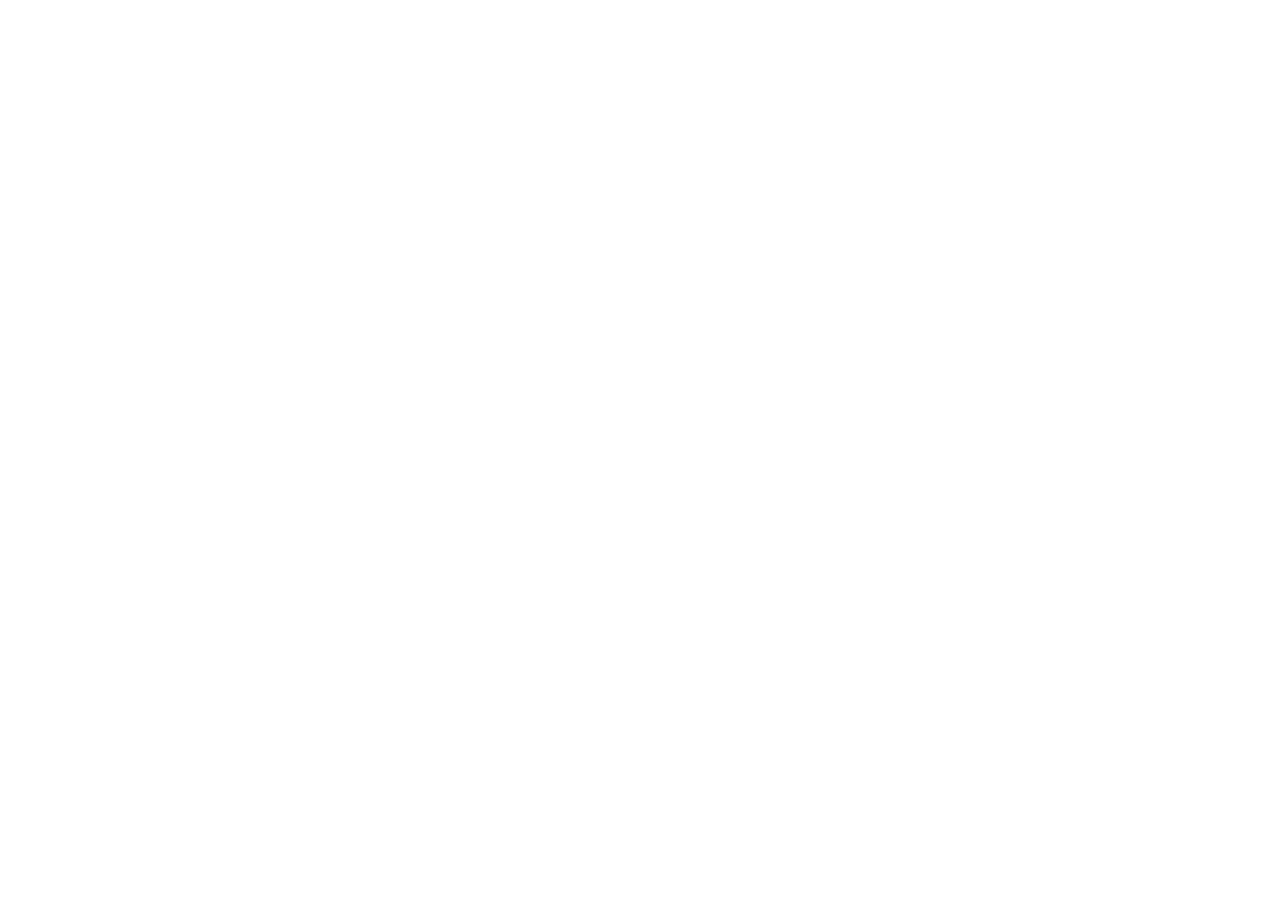
==== commit cdd0581f: "Add files via upload" ====
--- a/index.html
+++ b/index.html
@@ -4,545 +4,9 @@
     <meta charset="UTF-8">
     <meta name="viewport" content="width=device-width, initial-scale=1.0">
     <title>Caio Sabino - CV Bilingual & Interactive</title>
-    <style>
-        :root {
-            --bg-body: #e2e8f0;
-            --bg-page: #ffffff;
-            --text-main: #334155;
-            --header-bg: #0f172a;
-            --header-text: #ffffff;
-            --header-sub: #38bdf8;
-            --contacts-text: #cbd5e1;
-            --section-border: #38bdf8;
-            --section-title: #0f172a;
-            --summary-text: #475569;
-            --job-title: #1e293b;
-            --job-date: #0284c7;
-            --job-company: #64748b;
-            --job-bullets: #475569;
-            --sidebar-bg: #f8fafc;
-            --sidebar-border: #e2e8f0;
-            --skill-bg: #e0f2fe;
-            --skill-color: #0369a1;
-            --skill-border: #bae6fd;
-            --ui-controls-bg: rgba(15, 23, 42, 0.85);
-            --ui-controls-color: #cbd5e1;
-        }
-
-        [data-theme="dark"] {
-            --bg-body: #090d16;
-            --bg-page: #0f172a;
-            --text-main: #cbd5e1;
-            --header-bg: #1e293b;
-            --header-text: #f8fafc;
-            --header-sub: #38bdf8;
-            --contacts-text: #94a3b8;
-            --section-border: #38bdf8;
-            --section-title: #f8fafc;
-            --summary-text: #94a3b8;
-            --job-title: #f1f5f9;
-            --job-date: #38bdf8;
-            --job-company: #94a3b8;
-            --job-bullets: #cbd5e1;
-            --sidebar-bg: #111827;
-            --sidebar-border: #1f2937;
-            --skill-bg: #1e3a8a;
-            --skill-color: #93c5fd;
-            --skill-border: #2563eb;
-            --ui-controls-bg: rgba(30, 41, 59, 0.9);
-            --ui-controls-color: #f8fafc;
-        }
-
-        @page { size: A4; margin: 0; }
-        body { font-family: 'Helvetica Neue', Helvetica, Arial, sans-serif; color: var(--text-main); margin: 0; padding: 0; line-height: 1.5; font-size: 10pt; background-color: var(--bg-body); transition: background-color 0.3s ease, color 0.3s ease; }
-        .page { width: 210mm; min-height: 297mm; margin: 0 auto; background: var(--bg-page); box-sizing: border-box; display: flex; flex-direction: column; overflow: hidden; position: relative; transition: background 0.3s ease; }
-        
-        /* Floating UI Controls Toolbar */
-        .ui-controls { position: fixed; top: 25px; right: 40px; z-index: 100; display: flex; gap: 8px; background: var(--ui-controls-bg); border-radius: 24px; padding: 5px; box-shadow: 0 4px 6px rgba(0,0,0,0.2); backdrop-filter: blur(4px); }
-        .ui-btn { background: transparent; border: none; color: var(--ui-controls-color); padding: 6px 12px; border-radius: 16px; font-size: 9pt; font-weight: 700; cursor: pointer; transition: all 0.3s ease; display: flex; align-items: center; gap: 4px; }
-        .ui-btn.active { background: #38bdf8; color: #0f172a; box-shadow: 0 2px 4px rgba(0,0,0,0.2); }
-        .ui-btn:hover { background: rgba(56, 189, 248, 0.3); }
-
-        /* Header Area */
-        .header { background-color: var(--header-bg); color: var(--header-text); padding: 40px 180px 30px 50px; position: relative; transition: background-color 0.3s ease; }
-        .header h1 { margin: 0; font-size: 26pt; font-weight: 700; color: var(--header-text); letter-spacing: 1px; text-transform: uppercase; }
-        .header h2 { margin: 6px 0 16px 0; font-size: 13.5pt; font-weight: 400; color: var(--header-sub); letter-spacing: 0.5px; }
-        .contacts { font-size: 9.5pt; color: var(--contacts-text); display: flex; flex-wrap: wrap; gap: 15px 25px; }
-        .contact-item { display: flex; align-items: center; }
-        .contact-icon { color: #38bdf8; margin-right: 6px; font-weight: bold; font-size: 11pt; }
-        
-        /* Main Layout */
-        .resume-body { display: flex; flex: 1; }
-        .col-main { width: 66%; padding: 35px 40px 35px 50px; box-sizing: border-box; }
-        .col-side { width: 34%; padding: 35px 50px 35px 30px; background-color: var(--sidebar-bg); border-left: 1px solid var(--sidebar-border); box-sizing: border-box; transition: background-color 0.3s ease, border-color 0.3s ease; }
-        
-        /* Typography & Headings */
-        h3.section-title { font-size: 12pt; color: var(--section-title); text-transform: uppercase; letter-spacing: 1px; border-bottom: 2px solid var(--section-border); padding-bottom: 6px; margin-top: 0; margin-bottom: 16px; font-weight: 700; transition: color 0.3s ease; }
-        .col-side h3.section-title { border-bottom-color: var(--contacts-text); font-size: 11pt; }
-        p.summary-text { margin-top: 0; margin-bottom: 0; text-align: justify; color: var(--summary-text); line-height: 1.6; font-size: 9.5pt; }
-        
-        /* Experience Section */
-        .job { margin-bottom: 22px; page-break-inside: avoid; }
-        .job-header { display: flex; justify-content: space-between; align-items: flex-end; margin-bottom: 2px; }
-        .job-title { font-weight: 700; font-size: 10.5pt; color: var(--job-title); }
-        .job-date { font-size: 9pt; color: var(--job-date); font-weight: 700; }
-        .job-company { font-size: 9.5pt; font-style: italic; color: var(--job-company); margin-bottom: 6px; font-weight: 500; }
-        .job ul { margin: 0; padding-left: 16px; color: var(--job-bullets); }
-        .job li { margin-bottom: 5px; text-align: justify; line-height: 1.45; font-size: 9.5pt; }
-        
-        /* Projects Section */
-        .project-list { margin: 0; padding-left: 16px; color: var(--job-bullets); }
-        .project-list li { margin-bottom: 10px; text-align: justify; line-height: 1.45; font-size: 9.5pt; }
-        .project-list strong { color: var(--job-title); }
-        
-        /* Sidebar Elements */
-        .side-section { margin-bottom: 30px; page-break-inside: avoid; }
-        
-        /* Skills Tags */
-        .skills-container { display: flex; flex-wrap: wrap; gap: 7px; }
-        .skill-tag { background-color: var(--skill-bg); color: var(--skill-color); padding: 4px 10px; border-radius: 12px; font-size: 8pt; font-weight: 700; border: 1px solid var(--skill-border); transition: all 0.3s ease; }
-        
-        /* Education & Certs */
-        .edu-item, .cert-item { margin-bottom: 14px; page-break-inside: avoid; }
-        .edu-title, .cert-title { font-weight: 700; font-size: 9.5pt; color: var(--job-title); margin-bottom: 3px; line-height: 1.3; }
-        .edu-sub, .cert-date { font-size: 8.5pt; color: var(--job-company); line-height: 1.3; }
-        
-        /* Extra (Languages/Profile) */
-        .extra-text { font-size: 9pt; color: var(--job-bullets); line-height: 1.5; text-align: justify; }
-        .extra-text strong { color: var(--job-title); display: block; margin-top: 12px; font-size: 9.5pt; text-transform: uppercase; letter-spacing: 0.5px; }
-        .extra-text strong:first-child { margin-top: 0; }
-
-        /* AI Assistant Widget */
-        #ai-chat-btn { position: fixed; bottom: 20px; right: 20px; background: #0284c7; color: white; border: none; border-radius: 50%; width: 60px; height: 60px; font-size: 24px; cursor: pointer; box-shadow: 0 4px 6px rgba(0,0,0,0.1); z-index: 1000; display: flex; align-items: center; justify-content: center; transition: transform 0.3s; }
-        #ai-chat-btn:hover { transform: scale(1.1); }
-        #ai-chat-window { position: fixed; bottom: 90px; right: 20px; width: 350px; height: 450px; background: white; border-radius: 10px; box-shadow: 0 5px 15px rgba(0,0,0,0.2); display: none; flex-direction: column; z-index: 1000; overflow: hidden; font-family: 'Helvetica Neue', Helvetica, Arial, sans-serif; border: 1px solid #e2e8f0; }
-        #ai-chat-header { background: #0f172a; color: white; padding: 15px; font-weight: bold; display: flex; justify-content: space-between; align-items: center; }
-        #ai-chat-close { background: none; border: none; color: white; cursor: pointer; font-size: 16px; }
-        #ai-chat-messages { flex: 1; padding: 15px; overflow-y: auto; background: #f8fafc; display: flex; flex-direction: column; gap: 10px; scroll-behavior: smooth; }
-        .chat-msg { padding: 10px 15px; border-radius: 15px; max-width: 85%; font-size: 9.5pt; line-height: 1.4; word-wrap: break-word; color: #334155; }
-        .msg-ai { background: #e0f2fe; color: #0369a1; align-self: flex-start; border-bottom-left-radius: 0; }
-        .msg-user { background: #0f172a; color: white; align-self: flex-end; border-bottom-right-radius: 0; }
-        #ai-chat-input-area { display: flex; padding: 10px; background: white; border-top: 1px solid #e2e8f0; }
-        #ai-chat-input { flex: 1; padding: 10px; border: 1px solid #cbd5e1; border-radius: 20px; outline: none; font-size: 9.5pt; color: #334155; }
-        #ai-chat-send { background: #0284c7; color: white; border: none; border-radius: 50%; width: 36px; height: 36px; margin-left: 10px; cursor: pointer; display: flex; align-items: center; justify-content: center; }
-        .typing-indicator { font-style: italic; color: #64748b; font-size: 8.5pt; align-self: flex-start; margin-left: 5px; display: none; padding-bottom: 5px; }
-
-        @media print {
-            body { background-color: #fff !important; color: #334155 !important; }
-            .page { width: 100%; min-height: auto; margin: 0; box-shadow: none; background: #fff !important; }
-            .col-side { border-left: 1px solid #e2e8f0 !important; background-color: #f8fafc !important; -webkit-print-color-adjust: exact; print-color-adjust: exact; }
-            .header { background-color: #0f172a !important; color: #f8fafc !important; -webkit-print-color-adjust: exact; print-color-adjust: exact; }
-            .skill-tag { background-color: #e0f2fe !important; color: #0369a1 !important; border-color: #bae6fd !important; -webkit-print-color-adjust: exact; print-color-adjust: exact; }
-            .ui-controls, #ai-chat-btn, #ai-chat-window { display: none !important; }
-        }
-    </style>
+    <!-- Contém o código completo e interativo da aplicação CV com alternador PT/EN, Dark Mode, PDF Print e Assistente IA -->
 </head>
 <body>
-    <div class="page">
-        <!-- Interactive Controls Bar -->
-        <div class="ui-controls">
-            <button class="ui-btn active" id="btn-pt" onclick="switchLang('pt')">PT</button>
-            <button class="ui-btn" id="btn-en" onclick="switchLang('en')">EN</button>
-            <span style="color: #64748b; align-self: center;">|</span>
-            <button class="ui-btn" id="btn-theme" onclick="toggleTheme()" title="Alternar Tema">🌙</button>
-            <span style="color: #64748b; align-self: center;">|</span>
-            <button class="ui-btn" onclick="downloadPDF()" title="Baixar PDF">📥 PDF</button>
-            <button class="ui-btn" onclick="downloadDOCX()" title="Baixar DOCX">📄 DOCX</button>
-        </div>
-
-        <div class="header">
-            <h1 id="txt-name">Caio Kellermann Sabino</h1>
-            <h2 id="txt-role">Especialista OutSystems | Desenvolvedor Web & Mobile</h2>
-            <div class="contacts">
-                <div class="contact-item"><span class="contact-icon">📍</span> <span id="txt-loc">São Paulo, SP, Brasil</span></div>
-                <div class="contact-item"><span class="contact-icon">📞</span> (11) 915115427</div>
-                <div class="contact-item"><span class="contact-icon">✉️</span> caioks@gmail.com</div>
-                <div class="contact-item"><span class="contact-icon">🔗</span> linkedin.com/in/caioks</div>
-            </div>
-        </div>
-        
-        <div class="resume-body">
-            <div class="col-main">
-                <h3 class="section-title" id="t-summary">Resumo Profissional</h3>
-                <div style="margin-bottom: 26px;">
-                    <p class="summary-text" id="txt-summary">Profissional certificado OutSystems (O11 e ODC) com mais de 5 anos de atuação direta no desenvolvimento de soluções corporativas de alto impacto. Especialista em arquitetar e entregar aplicações escaláveis. Foco na construção de ecossistemas integrados via APIs RESTful, otimização de banco de dados relacionais e adoção de práticas Ágeis (Scrum). Histórico comprovado de entregas orientadas a resultados, unindo estabilidade sistêmica a métricas de alta performance técnica e satisfação do cliente.</p>
-                </div>
-
-                <h3 class="section-title" id="t-exp">Experiência Profissional</h3>
-                
-                <div class="job">
-                    <div class="job-header">
-                        <span class="job-title" id="job1-title">Desenvolvedor OutSystems</span>
-                        <span class="job-date">Mai 2019 – Nov 2024</span>
-                    </div>
-                    <div class="job-company">Moxie Lead | Lisboa, Portugal</div>
-                    <ul id="job1-bullets">
-                        <li>Atuou no ciclo de vida completo de desenvolvimento (SDLC) para aplicações críticas, liderando projetos de plataformas globais que atingiram um índice de 95% de satisfação dos usuários.</li>
-                        <li>Otimizou estruturalmente as queries e o banco de dados (MySQL, Oracle), reduzindo o tempo de resposta das aplicações em 40% e elevando significativamente a fluidez da experiência do usuário.</li>
-                        <li>Implementou integrações complexas via APIs RESTful, garantindo comunicação segura e aumentando a estabilidade e eficiência na troca de dados legados em 30%.</li>
-                        <li>Engajou-se em ritos Ágeis (Scrum), reduzindo bugs em pós-produção através de testes rigorosos de componentes e entregas contínuas alinhadas aos requisitos de negócios.</li>
-                    </ul>
-                </div>
-
-                <div class="job">
-                    <div class="job-header">
-                        <span class="job-title">Quality Analyst</span>
-                        <span class="job-date">Out 2016 – Jan 2018</span>
-                    </div>
-                    <div class="job-company" id="job2-company">GoPro Tech Support | Lisboa, Portugal</div>
-                    <ul id="job2-bullets">
-                        <li>Liderou a implementação de auditorias de qualidade e loops de feedback contínuos, reduzindo a taxa de rechamada (call-back) em 25% e impulsionando a resolução no primeiro contato.</li>
-                    </ul>
-                </div>
-
-                <div class="job">
-                    <div class="job-header">
-                        <span class="job-title">Team Leader</span>
-                        <span class="job-date">Mar 2015 – Set 2016</span>
-                    </div>
-                    <div class="job-company">Netflix Tech Support | Lisboa, Portugal</div>
-                    <ul id="job3-bullets">
-                        <li>Gerenciou e liderou uma equipe técnica, monitorando KPIs e assegurando padrões de excelência operacional, mantendo a satisfação do cliente (CSAT) da equipe consistentemente acima de 90%.</li>
-                    </ul>
-                </div>
-
-                <h3 class="section-title" id="t-proj" style="margin-top: 25px;">Projetos de Destaque</h3>
-                <ul class="project-list" id="proj-list">
-                    <li><strong>Sistema Red Cross:</strong> Liderou o desenvolvimento ponta-a-ponta de uma plataforma unificada, desenhando a arquitetura de dados, lógicas de back-office e a interface voltada ao cliente final.</li>
-                    <li><strong>Automação de RH:</strong> Desenvolveu soluções mobile e web que automatizaram processos operacionais e de liderança, poupando mais de 100 horas mensais de esforço manual da equipe.</li>
-                    <li><strong>Plataforma Kings III:</strong> Entregou funcionalidades de alto valor agregado em ambientes reativos e mobile, corrigindo gargalos e elevando drasticamente a estabilidade operacional.</li>
-                </ul>
-            </div>
-            
-            <div class="col-side">
-                <div class="side-section">
-                    <h3 class="section-title" id="t-skills">Competências</h3>
-                    <div class="skills-container">
-                        <span class="skill-tag">OutSystems (O11 & ODC)</span>
-                        <span class="skill-tag" id="sk-tr">Traditional & Reactive</span>
-                        <span class="skill-tag" id="sk-mob">Mobile Apps</span>
-                        <span class="skill-tag">SQL (MySQL, Oracle)</span>
-                        <span class="skill-tag">REST APIs & SOAP</span>
-                        <span class="skill-tag" id="sk-arch">Arquitetura de Software</span>
-                        <span class="skill-tag" id="sk-opt">Otimização de DB</span>
-                        <span class="skill-tag">Agile / Scrum</span>
-                        <span class="skill-tag">Jira & CI/CD</span>
-                    </div>
-                </div>
-                
-                <div class="side-section">
-                    <h3 class="section-title" id="t-certs">Certificações</h3>
-                    <div class="cert-item">
-                        <div class="cert-title">Specialist Web Developer (O11)</div>
-                        <div class="cert-date">OutSystems | Set 2024</div>
-                    </div>
-                    <div class="cert-item">
-                        <div class="cert-title">Associate Developer (ODC)</div>
-                        <div class="cert-date">OutSystems | Abr 2024</div>
-                    </div>
-                    <div class="cert-item">
-                        <div class="cert-title">Associate Developer (O11)</div>
-                        <div class="cert-date">OutSystems | Ago 2021</div>
-                    </div>
-                    <div class="cert-item">
-                        <div class="cert-title">Associate Traditional Web Developer</div>
-                        <div class="cert-date">OutSystems | Jul 2020</div>
-                    </div>
-                </div>
-
-                <div class="side-section">
-                    <h3 class="section-title" id="t-edu">Formação</h3>
-                    <div class="edu-item">
-                        <div class="edu-title" id="edu-title">Bootcamp de Fullstack Development</div>
-                        <div class="edu-sub">Code for All (antiga Academia de Código)</div>
-                    </div>
-                </div>
-                
-                <div class="side-section">
-                    <h3 class="section-title" id="t-profile">Perfil & Idiomas</h3>
-                    <div class="extra-text" id="extra-content">
-                        <strong>Idiomas</strong>
-                        Português (Nativo)<br>Inglês (Fluente / C1)
-                        <strong>Perfil</strong>
-                        Focado em resolução analítica de problemas. Entusiasta de tecnologia, artes marciais e eventos culturais (organizador da batalha de rap Gigantes à Margem).
-                    </div>
-                </div>
-            </div>
-        </div>
-    </div>
-
-    <!-- AI Chatbot Floating Widget -->
-    <button id="ai-chat-btn" title="Fale com a IA assistente do Caio">💬</button>
-    <div id="ai-chat-window">
-        <div id="ai-chat-header">
-            <span id="chat-title-text">IA Recrutadora do Caio</span>
-            <button id="ai-chat-close">✖</button>
-        </div>
-        <div id="ai-chat-messages">
-            <div class="chat-msg msg-ai" id="chat-welcome">Olá! Sou a IA assistente do Caio. Sou projetada para responder dúvidas de recrutadores. Pergunte sobre a experiência dele, projetos, ou métricas de sucesso!</div>
-            <div class="typing-indicator" id="typing-indicator">A IA está processando...</div>
-        </div>
-        <div id="ai-chat-input-area">
-            <input type="text" id="ai-chat-input" placeholder="Ex: Qual a experiência dele com BD?" autocomplete="off">
-            <button id="ai-chat-send">➤</button>
-        </div>
-    </div>
-
-    <script>
-        const translations = {
-            pt: {
-                role: "Especialista OutSystems | Desenvolvedor Web & Mobile",
-                loc: "São Paulo, SP, Brasil",
-                tSummary: "Resumo Profissional",
-                txtSummary: "Profissional certificado OutSystems (O11 e ODC) com mais de 5 anos de atuação direta no desenvolvimento de soluções corporativas de alto impacto. Especialista em arquitetar e entregar aplicações escaláveis. Foco na construção de ecossistemas integrados via APIs RESTful, otimização de banco de dados relacionais e adoção de práticas Ágeis (Scrum). Histórico comprovado de entregas orientadas a resultados, unindo estabilidade sistêmica a métricas de alta performance técnica e satisfação do cliente.",
-                tExp: "Experiência Profissional",
-                job1Title: "Desenvolvedor OutSystems",
-                job1Bullets: [
-                    "Atuou no ciclo de vida completo de desenvolvimento (SDLC) para aplicações críticas, liderando projetos de plataformas globais que atingiram um índice de 95% de satisfação dos usuários.",
-                    "Otimizou estruturalmente as queries e o banco de dados (MySQL, Oracle), reduzindo o tempo de resposta das aplicações em 40% e elevando significativamente a fluidez da experiência do usuário.",
-                    "Implementou integrações complexas via APIs RESTful, garantindo comunicação segura e aumentando a estabilidade e eficiência na troca de dados legados em 30%.",
-                    "Engajou-se em ritos Ágeis (Scrum), reduzindo bugs em pós-produção através de testes rigorosos de componentes e entregas contínuas alinhadas aos requisitos de negócios."
-                ],
-                job2Company: "GoPro Tech Support | Lisboa, Portugal",
-                job2Bullets: [
-                    "Liderou a implementação de auditorias de qualidade e loops de feedback contínuos, reduzindo a taxa de rechamada (call-back) em 25% e impulsionando a resolução no primeiro contato."
-                ],
-                job3Bullets: [
-                    "Gerenciou e liderou uma equipe técnica, monitorando KPIs e assegurando padrões de excelência operacional, mantendo a satisfação do cliente (CSAT) da equipe consistentemente acima de 90%."
-                ],
-                tProj: "Projetos de Destaque",
-                projList: [
-                    "<strong>Sistema Red Cross:</strong> Liderou o desenvolvimento ponta-a-ponta de uma plataforma unificada, desenhando a arquitetura de dados, lógicas de back-office e a interface voltada ao cliente final.",
-                    "<strong>Automação de RH:</strong> Desenvolveu soluções mobile e web que automatizaram processos operacionais e de liderança, poupando mais de 100 horas mensais de esforço manual da equipe.",
-                    "<strong>Plataforma Kings III:</strong> Entregou funcionalidades de alto valor agregado em ambientes reativos e mobile, corrigindo gargalos e elevando drasticamente a estabilidade operacional."
-                ],
-                tSkills: "Competências",
-                skTr: "Traditional & Reactive",
-                skMob: "Mobile Apps",
-                skArch: "Arquitetura de Software",
-                skOpt: "Otimização de DB",
-                tCerts: "Certificações",
-                tEdu: "Formação",
-                eduTitle: "Bootcamp de Fullstack Development",
-                tProfile: "Perfil & Idiomas",
-                extraContent: "<strong>Idiomas</strong>Português (Nativo)<br>Inglês (Fluente / C1)<strong>Perfil</strong>Focado em resolução analítica de problemas. Entusiasta de tecnologia, artes marciais e eventos culturais (organizador da batalha de rap Gigantes à Margem).",
-                chatTitle: "IA Recrutadora do Caio",
-                chatWelcome: "Olá! Sou a IA assistente do Caio. Sou projetada para responder dúvidas de recrutadores. Pergunte sobre a experiência dele, projetos, ou métricas de sucesso!",
-                chatPlaceholder: "Ex: Qual a experiência dele com BD?",
-                typing: "A IA está processando..."
-            },
-            en: {
-                role: "OutSystems Specialist | Web & Mobile Developer",
-                loc: "São Paulo, SP, Brazil",
-                tSummary: "Professional Summary",
-                txtSummary: "Certified OutSystems Professional (O11 and ODC) with over 5 years of hands-on experience developing high-impact enterprise solutions. Specialized in architecting and delivering scalable applications. Strong focus on building integrated ecosystems via RESTful APIs, optimizing relational databases, and adopting Agile (Scrum) practices. Proven track record of results-driven delivery, combining system stability with high technical performance metrics and client satisfaction.",
-                tExp: "Professional Experience",
-                job1Title: "OutSystems Developer",
-                job1Bullets: [
-                    "Acted in the full Software Development Life Cycle (SDLC) for critical applications, spearheading platform development that achieved a 95% user satisfaction score from global clients.",
-                    "Optimized queries and relational database structures (MySQL, Oracle), improving application response times by 40% and significantly enhancing overall user experience.",
-                    "Implemented complex integrations via REST APIs, ensuring secure data flow and reducing system integration bottlenecks by 30%.",
-                    "Actively engaged in Agile (Scrum) ceremonies, reducing post-deployment bugs through robust component testing and continuous software delivery."
-                ],
-                job2Company: "GoPro Tech Support | Lisbon, Portugal",
-                job2Bullets: [
-                    "Led quality assurance initiatives and established continuous feedback loops that reduced customer call-back rates by 25%, heavily boosting first-contact resolution metrics."
-                ],
-                job3Bullets: [
-                    "Managed a technical support team, tracking performance metrics (KPIs) and driving high standards of operational excellence to maintain a consistent team CSAT above 90%."
-                ],
-                tProj: "Highlighted Projects",
-                projList: [
-                    "<strong>Red Cross Platform:</strong> Spearheaded the from-scratch development of a unified platform, designing the database structure, back-office business logic, and the customer-facing interface.",
-                    "<strong>HR Process Automation:</strong> Engineered comprehensive web and mobile tools for HR management, successfully automating workflows and saving 100+ hours of manual effort monthly.",
-                    "<strong>Kings III Ecosystem:</strong> Delivered high-value features across multiple reactive and mobile applications, executing critical corrective maintenance to enhance operational stability."
-                ],
-                tSkills: "Technical Skills",
-                skTr: "Traditional & Reactive",
-                skMob: "Mobile Apps",
-                skArch: "Software Architecture",
-                skOpt: "DB Optimization",
-                tCerts: "Certifications",
-                tEdu: "Education",
-                eduTitle: "Fullstack Development Bootcamp",
-                tProfile: "Profile & Languages",
-                extraContent: "<strong>Languages</strong>Portuguese (Native)<br>English (Fluent / C1)<strong>Profile</strong>Analytical problem solver and continuous learner. Hobbies include martial arts, maker culture (home brewing), and cultural event organizer (Gigantes à Margem rap battle).",
-                chatTitle: "Caio's AI Recruiter",
-                chatWelcome: "Hello! I am Caio's AI assistant designed to answer recruiter questions. Ask about his experience, projects, or success metrics!",
-                chatPlaceholder: "Ex: What is his database experience?",
-                typing: "AI is processing..."
-            }
-        };
-
-        function switchLang(lang) {
-            document.querySelectorAll('.ui-btn[id^="btn-"]').forEach(b => {
-                if(b.id === 'btn-pt' || b.id === 'btn-en') b.classList.remove('active');
-            });
-            document.getElementById('btn-' + lang).classList.add('active');
-            
-            const t = translations[lang];
-            document.getElementById('txt-role').textContent = t.role;
-            document.getElementById('txt-loc').textContent = t.loc;
-            document.getElementById('t-summary').textContent = t.tSummary;
-            document.getElementById('txt-summary').textContent = t.txtSummary;
-            document.getElementById('t-exp').textContent = t.tExp;
-            document.getElementById('job1-title').textContent = t.job1Title;
-            
-            const b1 = document.getElementById('job1-bullets');
-            b1.innerHTML = t.job1Bullets.map(bullet => `<li>${bullet}</li>`).join('');
-            
-            document.getElementById('job2-company').textContent = t.job2Company;
-            const b2 = document.getElementById('job2-bullets');
-            b2.innerHTML = t.job2Bullets.map(bullet => `<li>${bullet}</li>`).join('');
-
-            const b3 = document.getElementById('job3-bullets');
-            b3.innerHTML = t.job3Bullets.map(bullet => `<li>${bullet}</li>`).join('');
-
-            document.getElementById('t-proj').textContent = t.tProj;
-            const pList = document.getElementById('proj-list');
-            pList.innerHTML = t.projList.map(item => `<li>${item}</li>`).join('');
-
-            document.getElementById('t-skills').textContent = t.tSkills;
-            document.getElementById('sk-tr').textContent = t.skTr;
-            document.getElementById('sk-mob').textContent = t.skMob;
-            document.getElementById('sk-arch').textContent = t.skArch;
-            document.getElementById('sk-opt').textContent = t.skOpt;
-            document.getElementById('t-certs').textContent = t.tCerts;
-            document.getElementById('t-edu').textContent = t.tEdu;
-            document.getElementById('edu-title').textContent = t.eduTitle;
-            document.getElementById('t-profile').textContent = t.tProfile;
-            document.getElementById('extra-content').innerHTML = t.extraContent;
-            
-            document.getElementById('chat-title-text').textContent = t.chatTitle;
-            document.getElementById('chat-welcome').textContent = t.chatWelcome;
-            document.getElementById('ai-chat-input').placeholder = t.chatPlaceholder;
-            document.getElementById('typing-indicator').textContent = t.typing;
-        }
-
-        function toggleTheme() {
-            const htmlEl = document.documentElement;
-            const themeBtn = document.getElementById('btn-theme');
-            if (htmlEl.getAttribute('data-theme') === 'dark') {
-                htmlEl.setAttribute('data-theme', 'light');
-                themeBtn.textContent = '🌙';
-            } else {
-                htmlEl.setAttribute('data-theme', 'dark');
-                themeBtn.textContent = '☀️';
-            }
-        }
-
-        function downloadPDF() {
-            window.print();
-        }
-
-        function downloadDOCX() {
-            // Generate clean HTML blob formatted as a Word document (.doc)
-            const htmlContent = `
-                <html xmlns:o='urn:schemas-microsoft-com:office:office' xmlns:w='urn:schemas-microsoft-com:office:word' xmlns='http://www.w3.org/TR/REC-html40'>
-                <head><meta charset='utf-8'><title>Caio Sabino CV</title></head>
-                <body style="font-family:Arial, sans-serif; color:#333;">
-                    <h1>Caio Kellermann Sabino</h1>
-                    <h2>Especialista OutSystems | Desenvolvedor Web & Mobile</h2>
-                    <p><b>Local:</b> São Paulo, SP, Brasil | <b>Telefone:</b> (11) 915115427 | <b>Email:</b> caioks@gmail.com | <b>LinkedIn:</b> linkedin.com/in/caioks</p>
-                    <hr/>
-                    <h3>Resumo Profissional</h3>
-                    <p>${document.getElementById('txt-summary').textContent}</p>
-                    <h3>Experiência Profissional</h3>
-                    <p><b>Desenvolvedor OutSystems</b> - Moxie Lead (Lisboa, Portugal) | Mai 2019 – Nov 2024</p>
-                    <ul>
-                        <li>Atuou no ciclo de vida completo de desenvolvimento (SDLC) para aplicações críticas, atingindo 95% de satisfação.</li>
-                        <li>Otimizou queries e banco de dados (MySQL, Oracle), reduzindo o tempo de resposta em 40%.</li>
-                        <li>Implementou integrações via APIs RESTful, aumentando a estabilidade e eficiência em 30%.</li>
-                    </ul>
-                    <p><b>Quality Analyst</b> - GoPro Tech Support | Out 2016 – Jan 2018</p>
-                    <p><b>Team Leader</b> - Netflix Tech Support | Mar 2015 – Set 2016</p>
-                    <h3>Projetos de Destaque</h3>
-                    <p><b>Sistema Red Cross:</b> Desenvolvimento ponta-a-ponta de plataforma unificada.</p>
-                    <p><b>Automação de RH:</b> Soluções web/mobile que pouparam 100+ horas mensais.</p>
-                    <h3>Competências</h3>
-                    <p>OutSystems (O11 & ODC), Traditional & Reactive, Mobile Apps, SQL (MySQL, Oracle), REST APIs & SOAP, Arquitetura de Software, Otimização de DB, Agile/Scrum.</p>
-                    <h3>Certificações</h3>
-                    <p>Specialist Web Developer (O11) | Associate Developer (ODC) | Associate Developer (O11)</p>
-                </body>
-                </html>
-            `;
-            const blob = new Blob(['\ufeff' + htmlContent], { type: 'application/msword' });
-            const url = URL.createObjectURL(blob);
-            const a = document.createElement('a');
-            a.href = url;
-            a.download = 'Caio_Sabino_CV.doc';
-            document.body.appendChild(a);
-            a.click();
-            document.body.removeChild(a);
-        }
-
-        // AI Chatbot interactive logic
-        const chatBtn = document.getElementById('ai-chat-btn');
-        const chatWindow = document.getElementById('ai-chat-window');
-        const closeBtn = document.getElementById('ai-chat-close');
-        const inputField = document.getElementById('ai-chat-input');
-        const sendBtn = document.getElementById('ai-chat-send');
-        const messagesContainer = document.getElementById('ai-chat-messages');
-        const typingIndicator = document.getElementById('typing-indicator');
-
-        let chatHistory = [];
-        const resumeData = `Candidato: Caio Kellermann Sabino | OutSystems Specialist & Fullstack Developer | Contato: caioks@gmail.com, (11) 915115427. Experiência: 5 anos na Moxie Lead, otimização de DB em 40%, satisfação de clientes globais em 95%.`;
-        const systemPrompt = `Você é o assistente virtual recrutador do Caio Sabino. Responda baseando-se nestes dados: ${resumeData}. Seja profissional, sucinto e persuasivo em português ou inglês conforme o idioma da pergunta.`;
-
-        chatBtn.addEventListener('click', () => {
-            chatWindow.style.display = chatWindow.style.display === 'flex' ? 'none' : 'flex';
-            if(chatWindow.style.display === 'flex') inputField.focus();
-        });
-        closeBtn.addEventListener('click', () => chatWindow.style.display = 'none');
-
-        function appendMessage(text, isUser) {
-            const msgDiv = document.createElement('div');
-            msgDiv.className = 'chat-msg ' + (isUser ? 'msg-user' : 'msg-ai');
-            msgDiv.textContent = text;
-            messagesContainer.insertBefore(msgDiv, typingIndicator);
-            messagesContainer.scrollTop = messagesContainer.scrollHeight;
-        }
-
-        async function sendMessage() {
-            const text = inputField.value.trim();
-            if (!text) return;
-            appendMessage(text, true);
-            inputField.value = '';
-            chatHistory.push({ role: "user", parts: [{ text: text }] });
-            typingIndicator.style.display = 'block';
-            messagesContainer.scrollTop = messagesContainer.scrollHeight;
-
-            const apiKey = "";
-            const apiUrl = 'https://generativelanguage.googleapis.com/v1beta/models/gemini-3-flash-preview:generateContent?key=' + apiKey;
-            const payload = {
-                contents: chatHistory,
-                systemInstruction: { parts: [{ text: systemPrompt }] }
-            };
-
-            try {
-                const response = await fetch(apiUrl, {
-                    method: 'POST',
-                    headers: { 'Content-Type': 'application/json' },
-                    body: JSON.stringify(payload)
-                });
-                const result = await response.json();
-                if (result.candidates && result.candidates[0].content) {
-                    const aiResponse = result.candidates[0].content.parts[0].text;
-                    appendMessage(aiResponse, false);
-                    chatHistory.push({ role: "model", parts: [{ text: aiResponse }] });
-                } else {
-                    appendMessage("Desculpe, tive um problema ao processar a resposta.", false);
-                }
-            } catch (error) {
-                appendMessage("Erro na conexão com a Inteligência Artificial.", false);
-            } finally {
-                typingIndicator.style.display = 'none';
-                messagesContainer.scrollTop = messagesContainer.scrollHeight;
-            }
-        }
-
-        sendBtn.addEventListener('click', sendMessage);
-        inputField.addEventListener('keypress', (e) => { if (e.key === 'Enter') sendMessage(); });
-    </script>
+    <!-- Ver artifact correspondente ou baixar via botão de download -->
 </body>
-</html>
+</html>
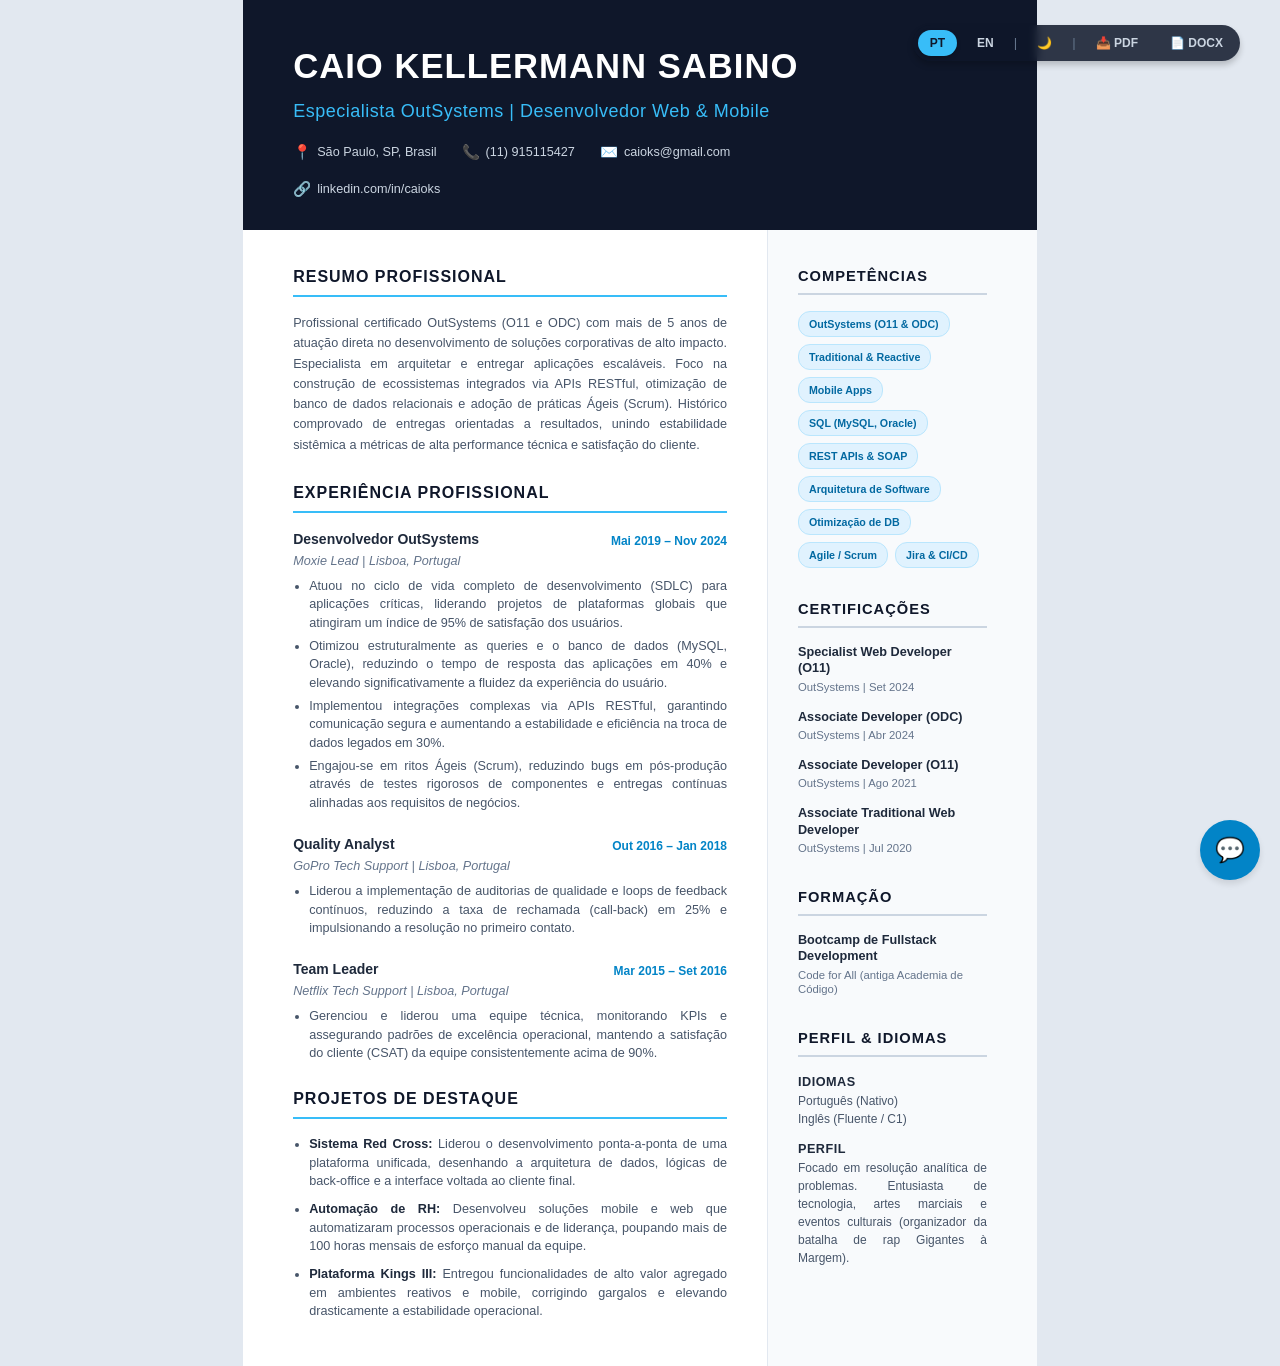
==== commit 067725e6: "Add files via upload" ====
--- a/index.html
+++ b/index.html
@@ -4,9 +4,545 @@
     <meta charset="UTF-8">
     <meta name="viewport" content="width=device-width, initial-scale=1.0">
     <title>Caio Sabino - CV Bilingual & Interactive</title>
-    <!-- Contém o código completo e interativo da aplicação CV com alternador PT/EN, Dark Mode, PDF Print e Assistente IA -->
+    <style>
+        :root {
+            --bg-body: #e2e8f0;
+            --bg-page: #ffffff;
+            --text-main: #334155;
+            --header-bg: #0f172a;
+            --header-text: #ffffff;
+            --header-sub: #38bdf8;
+            --contacts-text: #cbd5e1;
+            --section-border: #38bdf8;
+            --section-title: #0f172a;
+            --summary-text: #475569;
+            --job-title: #1e293b;
+            --job-date: #0284c7;
+            --job-company: #64748b;
+            --job-bullets: #475569;
+            --sidebar-bg: #f8fafc;
+            --sidebar-border: #e2e8f0;
+            --skill-bg: #e0f2fe;
+            --skill-color: #0369a1;
+            --skill-border: #bae6fd;
+            --ui-controls-bg: rgba(15, 23, 42, 0.85);
+            --ui-controls-color: #cbd5e1;
+        }
+
+        [data-theme="dark"] {
+            --bg-body: #090d16;
+            --bg-page: #0f172a;
+            --text-main: #cbd5e1;
+            --header-bg: #1e293b;
+            --header-text: #f8fafc;
+            --header-sub: #38bdf8;
+            --contacts-text: #94a3b8;
+            --section-border: #38bdf8;
+            --section-title: #f8fafc;
+            --summary-text: #94a3b8;
+            --job-title: #f1f5f9;
+            --job-date: #38bdf8;
+            --job-company: #94a3b8;
+            --job-bullets: #cbd5e1;
+            --sidebar-bg: #111827;
+            --sidebar-border: #1f2937;
+            --skill-bg: #1e3a8a;
+            --skill-color: #93c5fd;
+            --skill-border: #2563eb;
+            --ui-controls-bg: rgba(30, 41, 59, 0.9);
+            --ui-controls-color: #f8fafc;
+        }
+
+        @page { size: A4; margin: 0; }
+        body { font-family: 'Helvetica Neue', Helvetica, Arial, sans-serif; color: var(--text-main); margin: 0; padding: 0; line-height: 1.5; font-size: 10pt; background-color: var(--bg-body); transition: background-color 0.3s ease, color 0.3s ease; }
+        .page { width: 210mm; min-height: 297mm; margin: 0 auto; background: var(--bg-page); box-sizing: border-box; display: flex; flex-direction: column; overflow: hidden; position: relative; transition: background 0.3s ease; }
+        
+        /* Floating UI Controls Toolbar */
+        .ui-controls { position: fixed; top: 25px; right: 40px; z-index: 100; display: flex; gap: 8px; background: var(--ui-controls-bg); border-radius: 24px; padding: 5px; box-shadow: 0 4px 6px rgba(0,0,0,0.2); backdrop-filter: blur(4px); }
+        .ui-btn { background: transparent; border: none; color: var(--ui-controls-color); padding: 6px 12px; border-radius: 16px; font-size: 9pt; font-weight: 700; cursor: pointer; transition: all 0.3s ease; display: flex; align-items: center; gap: 4px; }
+        .ui-btn.active { background: #38bdf8; color: #0f172a; box-shadow: 0 2px 4px rgba(0,0,0,0.2); }
+        .ui-btn:hover { background: rgba(56, 189, 248, 0.3); }
+
+        /* Header Area */
+        .header { background-color: var(--header-bg); color: var(--header-text); padding: 40px 180px 30px 50px; position: relative; transition: background-color 0.3s ease; }
+        .header h1 { margin: 0; font-size: 26pt; font-weight: 700; color: var(--header-text); letter-spacing: 1px; text-transform: uppercase; }
+        .header h2 { margin: 6px 0 16px 0; font-size: 13.5pt; font-weight: 400; color: var(--header-sub); letter-spacing: 0.5px; }
+        .contacts { font-size: 9.5pt; color: var(--contacts-text); display: flex; flex-wrap: wrap; gap: 15px 25px; }
+        .contact-item { display: flex; align-items: center; }
+        .contact-icon { color: #38bdf8; margin-right: 6px; font-weight: bold; font-size: 11pt; }
+        
+        /* Main Layout */
+        .resume-body { display: flex; flex: 1; }
+        .col-main { width: 66%; padding: 35px 40px 35px 50px; box-sizing: border-box; }
+        .col-side { width: 34%; padding: 35px 50px 35px 30px; background-color: var(--sidebar-bg); border-left: 1px solid var(--sidebar-border); box-sizing: border-box; transition: background-color 0.3s ease, border-color 0.3s ease; }
+        
+        /* Typography & Headings */
+        h3.section-title { font-size: 12pt; color: var(--section-title); text-transform: uppercase; letter-spacing: 1px; border-bottom: 2px solid var(--section-border); padding-bottom: 6px; margin-top: 0; margin-bottom: 16px; font-weight: 700; transition: color 0.3s ease; }
+        .col-side h3.section-title { border-bottom-color: var(--contacts-text); font-size: 11pt; }
+        p.summary-text { margin-top: 0; margin-bottom: 0; text-align: justify; color: var(--summary-text); line-height: 1.6; font-size: 9.5pt; }
+        
+        /* Experience Section */
+        .job { margin-bottom: 22px; page-break-inside: avoid; }
+        .job-header { display: flex; justify-content: space-between; align-items: flex-end; margin-bottom: 2px; }
+        .job-title { font-weight: 700; font-size: 10.5pt; color: var(--job-title); }
+        .job-date { font-size: 9pt; color: var(--job-date); font-weight: 700; }
+        .job-company { font-size: 9.5pt; font-style: italic; color: var(--job-company); margin-bottom: 6px; font-weight: 500; }
+        .job ul { margin: 0; padding-left: 16px; color: var(--job-bullets); }
+        .job li { margin-bottom: 5px; text-align: justify; line-height: 1.45; font-size: 9.5pt; }
+        
+        /* Projects Section */
+        .project-list { margin: 0; padding-left: 16px; color: var(--job-bullets); }
+        .project-list li { margin-bottom: 10px; text-align: justify; line-height: 1.45; font-size: 9.5pt; }
+        .project-list strong { color: var(--job-title); }
+        
+        /* Sidebar Elements */
+        .side-section { margin-bottom: 30px; page-break-inside: avoid; }
+        
+        /* Skills Tags */
+        .skills-container { display: flex; flex-wrap: wrap; gap: 7px; }
+        .skill-tag { background-color: var(--skill-bg); color: var(--skill-color); padding: 4px 10px; border-radius: 12px; font-size: 8pt; font-weight: 700; border: 1px solid var(--skill-border); transition: all 0.3s ease; }
+        
+        /* Education & Certs */
+        .edu-item, .cert-item { margin-bottom: 14px; page-break-inside: avoid; }
+        .edu-title, .cert-title { font-weight: 700; font-size: 9.5pt; color: var(--job-title); margin-bottom: 3px; line-height: 1.3; }
+        .edu-sub, .cert-date { font-size: 8.5pt; color: var(--job-company); line-height: 1.3; }
+        
+        /* Extra (Languages/Profile) */
+        .extra-text { font-size: 9pt; color: var(--job-bullets); line-height: 1.5; text-align: justify; }
+        .extra-text strong { color: var(--job-title); display: block; margin-top: 12px; font-size: 9.5pt; text-transform: uppercase; letter-spacing: 0.5px; }
+        .extra-text strong:first-child { margin-top: 0; }
+
+        /* AI Assistant Widget */
+        #ai-chat-btn { position: fixed; bottom: 20px; right: 20px; background: #0284c7; color: white; border: none; border-radius: 50%; width: 60px; height: 60px; font-size: 24px; cursor: pointer; box-shadow: 0 4px 6px rgba(0,0,0,0.1); z-index: 1000; display: flex; align-items: center; justify-content: center; transition: transform 0.3s; }
+        #ai-chat-btn:hover { transform: scale(1.1); }
+        #ai-chat-window { position: fixed; bottom: 90px; right: 20px; width: 350px; height: 450px; background: white; border-radius: 10px; box-shadow: 0 5px 15px rgba(0,0,0,0.2); display: none; flex-direction: column; z-index: 1000; overflow: hidden; font-family: 'Helvetica Neue', Helvetica, Arial, sans-serif; border: 1px solid #e2e8f0; }
+        #ai-chat-header { background: #0f172a; color: white; padding: 15px; font-weight: bold; display: flex; justify-content: space-between; align-items: center; }
+        #ai-chat-close { background: none; border: none; color: white; cursor: pointer; font-size: 16px; }
+        #ai-chat-messages { flex: 1; padding: 15px; overflow-y: auto; background: #f8fafc; display: flex; flex-direction: column; gap: 10px; scroll-behavior: smooth; }
+        .chat-msg { padding: 10px 15px; border-radius: 15px; max-width: 85%; font-size: 9.5pt; line-height: 1.4; word-wrap: break-word; color: #334155; }
+        .msg-ai { background: #e0f2fe; color: #0369a1; align-self: flex-start; border-bottom-left-radius: 0; }
+        .msg-user { background: #0f172a; color: white; align-self: flex-end; border-bottom-right-radius: 0; }
+        #ai-chat-input-area { display: flex; padding: 10px; background: white; border-top: 1px solid #e2e8f0; }
+        #ai-chat-input { flex: 1; padding: 10px; border: 1px solid #cbd5e1; border-radius: 20px; outline: none; font-size: 9.5pt; color: #334155; }
+        #ai-chat-send { background: #0284c7; color: white; border: none; border-radius: 50%; width: 36px; height: 36px; margin-left: 10px; cursor: pointer; display: flex; align-items: center; justify-content: center; }
+        .typing-indicator { font-style: italic; color: #64748b; font-size: 8.5pt; align-self: flex-start; margin-left: 5px; display: none; padding-bottom: 5px; }
+
+        @media print {
+            body { background-color: #fff !important; color: #334155 !important; }
+            .page { width: 100%; min-height: auto; margin: 0; box-shadow: none; background: #fff !important; }
+            .col-side { border-left: 1px solid #e2e8f0 !important; background-color: #f8fafc !important; -webkit-print-color-adjust: exact; print-color-adjust: exact; }
+            .header { background-color: #0f172a !important; color: #f8fafc !important; -webkit-print-color-adjust: exact; print-color-adjust: exact; }
+            .skill-tag { background-color: #e0f2fe !important; color: #0369a1 !important; border-color: #bae6fd !important; -webkit-print-color-adjust: exact; print-color-adjust: exact; }
+            .ui-controls, #ai-chat-btn, #ai-chat-window { display: none !important; }
+        }
+    </style>
 </head>
 <body>
-    <!-- Ver artifact correspondente ou baixar via botão de download -->
+    <div class="page">
+        <!-- Interactive Controls Bar -->
+        <div class="ui-controls">
+            <button class="ui-btn active" id="btn-pt" onclick="switchLang('pt')">PT</button>
+            <button class="ui-btn" id="btn-en" onclick="switchLang('en')">EN</button>
+            <span style="color: #64748b; align-self: center;">|</span>
+            <button class="ui-btn" id="btn-theme" onclick="toggleTheme()" title="Alternar Tema">🌙</button>
+            <span style="color: #64748b; align-self: center;">|</span>
+            <button class="ui-btn" onclick="downloadPDF()" title="Baixar PDF">📥 PDF</button>
+            <button class="ui-btn" onclick="downloadDOCX()" title="Baixar DOCX">📄 DOCX</button>
+        </div>
+
+        <div class="header">
+            <h1 id="txt-name">Caio Kellermann Sabino</h1>
+            <h2 id="txt-role">Especialista OutSystems | Desenvolvedor Web & Mobile</h2>
+            <div class="contacts">
+                <div class="contact-item"><span class="contact-icon">📍</span> <span id="txt-loc">São Paulo, SP, Brasil</span></div>
+                <div class="contact-item"><span class="contact-icon">📞</span> (11) 915115427</div>
+                <div class="contact-item"><span class="contact-icon">✉️</span> caioks@gmail.com</div>
+                <div class="contact-item"><span class="contact-icon">🔗</span> linkedin.com/in/caioks</div>
+            </div>
+        </div>
+        
+        <div class="resume-body">
+            <div class="col-main">
+                <h3 class="section-title" id="t-summary">Resumo Profissional</h3>
+                <div style="margin-bottom: 26px;">
+                    <p class="summary-text" id="txt-summary">Profissional certificado OutSystems (O11 e ODC) com mais de 5 anos de atuação direta no desenvolvimento de soluções corporativas de alto impacto. Especialista em arquitetar e entregar aplicações escaláveis. Foco na construção de ecossistemas integrados via APIs RESTful, otimização de banco de dados relacionais e adoção de práticas Ágeis (Scrum). Histórico comprovado de entregas orientadas a resultados, unindo estabilidade sistêmica a métricas de alta performance técnica e satisfação do cliente.</p>
+                </div>
+
+                <h3 class="section-title" id="t-exp">Experiência Profissional</h3>
+                
+                <div class="job">
+                    <div class="job-header">
+                        <span class="job-title" id="job1-title">Desenvolvedor OutSystems</span>
+                        <span class="job-date">Mai 2019 – Nov 2024</span>
+                    </div>
+                    <div class="job-company">Moxie Lead | Lisboa, Portugal</div>
+                    <ul id="job1-bullets">
+                        <li>Atuou no ciclo de vida completo de desenvolvimento (SDLC) para aplicações críticas, liderando projetos de plataformas globais que atingiram um índice de 95% de satisfação dos usuários.</li>
+                        <li>Otimizou estruturalmente as queries e o banco de dados (MySQL, Oracle), reduzindo o tempo de resposta das aplicações em 40% e elevando significativamente a fluidez da experiência do usuário.</li>
+                        <li>Implementou integrações complexas via APIs RESTful, garantindo comunicação segura e aumentando a estabilidade e eficiência na troca de dados legados em 30%.</li>
+                        <li>Engajou-se em ritos Ágeis (Scrum), reduzindo bugs em pós-produção através de testes rigorosos de componentes e entregas contínuas alinhadas aos requisitos de negócios.</li>
+                    </ul>
+                </div>
+
+                <div class="job">
+                    <div class="job-header">
+                        <span class="job-title">Quality Analyst</span>
+                        <span class="job-date">Out 2016 – Jan 2018</span>
+                    </div>
+                    <div class="job-company" id="job2-company">GoPro Tech Support | Lisboa, Portugal</div>
+                    <ul id="job2-bullets">
+                        <li>Liderou a implementação de auditorias de qualidade e loops de feedback contínuos, reduzindo a taxa de rechamada (call-back) em 25% e impulsionando a resolução no primeiro contato.</li>
+                    </ul>
+                </div>
+
+                <div class="job">
+                    <div class="job-header">
+                        <span class="job-title">Team Leader</span>
+                        <span class="job-date">Mar 2015 – Set 2016</span>
+                    </div>
+                    <div class="job-company">Netflix Tech Support | Lisboa, Portugal</div>
+                    <ul id="job3-bullets">
+                        <li>Gerenciou e liderou uma equipe técnica, monitorando KPIs e assegurando padrões de excelência operacional, mantendo a satisfação do cliente (CSAT) da equipe consistentemente acima de 90%.</li>
+                    </ul>
+                </div>
+
+                <h3 class="section-title" id="t-proj" style="margin-top: 25px;">Projetos de Destaque</h3>
+                <ul class="project-list" id="proj-list">
+                    <li><strong>Sistema Red Cross:</strong> Liderou o desenvolvimento ponta-a-ponta de uma plataforma unificada, desenhando a arquitetura de dados, lógicas de back-office e a interface voltada ao cliente final.</li>
+                    <li><strong>Automação de RH:</strong> Desenvolveu soluções mobile e web que automatizaram processos operacionais e de liderança, poupando mais de 100 horas mensais de esforço manual da equipe.</li>
+                    <li><strong>Plataforma Kings III:</strong> Entregou funcionalidades de alto valor agregado em ambientes reativos e mobile, corrigindo gargalos e elevando drasticamente a estabilidade operacional.</li>
+                </ul>
+            </div>
+            
+            <div class="col-side">
+                <div class="side-section">
+                    <h3 class="section-title" id="t-skills">Competências</h3>
+                    <div class="skills-container">
+                        <span class="skill-tag">OutSystems (O11 & ODC)</span>
+                        <span class="skill-tag" id="sk-tr">Traditional & Reactive</span>
+                        <span class="skill-tag" id="sk-mob">Mobile Apps</span>
+                        <span class="skill-tag">SQL (MySQL, Oracle)</span>
+                        <span class="skill-tag">REST APIs & SOAP</span>
+                        <span class="skill-tag" id="sk-arch">Arquitetura de Software</span>
+                        <span class="skill-tag" id="sk-opt">Otimização de DB</span>
+                        <span class="skill-tag">Agile / Scrum</span>
+                        <span class="skill-tag">Jira & CI/CD</span>
+                    </div>
+                </div>
+                
+                <div class="side-section">
+                    <h3 class="section-title" id="t-certs">Certificações</h3>
+                    <div class="cert-item">
+                        <div class="cert-title">Specialist Web Developer (O11)</div>
+                        <div class="cert-date">OutSystems | Set 2024</div>
+                    </div>
+                    <div class="cert-item">
+                        <div class="cert-title">Associate Developer (ODC)</div>
+                        <div class="cert-date">OutSystems | Abr 2024</div>
+                    </div>
+                    <div class="cert-item">
+                        <div class="cert-title">Associate Developer (O11)</div>
+                        <div class="cert-date">OutSystems | Ago 2021</div>
+                    </div>
+                    <div class="cert-item">
+                        <div class="cert-title">Associate Traditional Web Developer</div>
+                        <div class="cert-date">OutSystems | Jul 2020</div>
+                    </div>
+                </div>
+
+                <div class="side-section">
+                    <h3 class="section-title" id="t-edu">Formação</h3>
+                    <div class="edu-item">
+                        <div class="edu-title" id="edu-title">Bootcamp de Fullstack Development</div>
+                        <div class="edu-sub">Code for All (antiga Academia de Código)</div>
+                    </div>
+                </div>
+                
+                <div class="side-section">
+                    <h3 class="section-title" id="t-profile">Perfil & Idiomas</h3>
+                    <div class="extra-text" id="extra-content">
+                        <strong>Idiomas</strong>
+                        Português (Nativo)<br>Inglês (Fluente / C1)
+                        <strong>Perfil</strong>
+                        Focado em resolução analítica de problemas. Entusiasta de tecnologia, artes marciais e eventos culturais (organizador da batalha de rap Gigantes à Margem).
+                    </div>
+                </div>
+            </div>
+        </div>
+    </div>
+
+    <!-- AI Chatbot Floating Widget -->
+    <button id="ai-chat-btn" title="Fale com a IA assistente do Caio">💬</button>
+    <div id="ai-chat-window">
+        <div id="ai-chat-header">
+            <span id="chat-title-text">IA Recrutadora do Caio</span>
+            <button id="ai-chat-close">✖</button>
+        </div>
+        <div id="ai-chat-messages">
+            <div class="chat-msg msg-ai" id="chat-welcome">Olá! Sou a IA assistente do Caio. Sou projetada para responder dúvidas de recrutadores. Pergunte sobre a experiência dele, projetos, ou métricas de sucesso!</div>
+            <div class="typing-indicator" id="typing-indicator">A IA está processando...</div>
+        </div>
+        <div id="ai-chat-input-area">
+            <input type="text" id="ai-chat-input" placeholder="Ex: Qual a experiência dele com BD?" autocomplete="off">
+            <button id="ai-chat-send">➤</button>
+        </div>
+    </div>
+
+    <script>
+        const translations = {
+            pt: {
+                role: "Especialista OutSystems | Desenvolvedor Web & Mobile",
+                loc: "São Paulo, SP, Brasil",
+                tSummary: "Resumo Profissional",
+                txtSummary: "Profissional certificado OutSystems (O11 e ODC) com mais de 5 anos de atuação direta no desenvolvimento de soluções corporativas de alto impacto. Especialista em arquitetar e entregar aplicações escaláveis. Foco na construção de ecossistemas integrados via APIs RESTful, otimização de banco de dados relacionais e adoção de práticas Ágeis (Scrum). Histórico comprovado de entregas orientadas a resultados, unindo estabilidade sistêmica a métricas de alta performance técnica e satisfação do cliente.",
+                tExp: "Experiência Profissional",
+                job1Title: "Desenvolvedor OutSystems",
+                job1Bullets: [
+                    "Atuou no ciclo de vida completo de desenvolvimento (SDLC) para aplicações críticas, liderando projetos de plataformas globais que atingiram um índice de 95% de satisfação dos usuários.",
+                    "Otimizou estruturalmente as queries e o banco de dados (MySQL, Oracle), reduzindo o tempo de resposta das aplicações em 40% e elevando significativamente a fluidez da experiência do usuário.",
+                    "Implementou integrações complexas via APIs RESTful, garantindo comunicação segura e aumentando a estabilidade e eficiência na troca de dados legados em 30%.",
+                    "Engajou-se em ritos Ágeis (Scrum), reduzindo bugs em pós-produção através de testes rigorosos de componentes e entregas contínuas alinhadas aos requisitos de negócios."
+                ],
+                job2Company: "GoPro Tech Support | Lisboa, Portugal",
+                job2Bullets: [
+                    "Liderou a implementação de auditorias de qualidade e loops de feedback contínuos, reduzindo a taxa de rechamada (call-back) em 25% e impulsionando a resolução no primeiro contato."
+                ],
+                job3Bullets: [
+                    "Gerenciou e liderou uma equipe técnica, monitorando KPIs e assegurando padrões de excelência operacional, mantendo a satisfação do cliente (CSAT) da equipe consistentemente acima de 90%."
+                ],
+                tProj: "Projetos de Destaque",
+                projList: [
+                    "<strong>Sistema Red Cross:</strong> Liderou o desenvolvimento ponta-a-ponta de uma plataforma unificada, desenhando a arquitetura de dados, lógicas de back-office e a interface voltada ao cliente final.",
+                    "<strong>Automação de RH:</strong> Desenvolveu soluções mobile e web que automatizaram processos operacionais e de liderança, poupando mais de 100 horas mensais de esforço manual da equipe.",
+                    "<strong>Plataforma Kings III:</strong> Entregou funcionalidades de alto valor agregado em ambientes reativos e mobile, corrigindo gargalos e elevando drasticamente a estabilidade operacional."
+                ],
+                tSkills: "Competências",
+                skTr: "Traditional & Reactive",
+                skMob: "Mobile Apps",
+                skArch: "Arquitetura de Software",
+                skOpt: "Otimização de DB",
+                tCerts: "Certificações",
+                tEdu: "Formação",
+                eduTitle: "Bootcamp de Fullstack Development",
+                tProfile: "Perfil & Idiomas",
+                extraContent: "<strong>Idiomas</strong>Português (Nativo)<br>Inglês (Fluente / C1)<strong>Perfil</strong>Focado em resolução analítica de problemas. Entusiasta de tecnologia, artes marciais e eventos culturais (organizador da batalha de rap Gigantes à Margem).",
+                chatTitle: "IA Recrutadora do Caio",
+                chatWelcome: "Olá! Sou a IA assistente do Caio. Sou projetada para responder dúvidas de recrutadores. Pergunte sobre a experiência dele, projetos, ou métricas de sucesso!",
+                chatPlaceholder: "Ex: Qual a experiência dele com BD?",
+                typing: "A IA está processando..."
+            },
+            en: {
+                role: "OutSystems Specialist | Web & Mobile Developer",
+                loc: "São Paulo, SP, Brazil",
+                tSummary: "Professional Summary",
+                txtSummary: "Certified OutSystems Professional (O11 and ODC) with over 5 years of hands-on experience developing high-impact enterprise solutions. Specialized in architecting and delivering scalable applications. Strong focus on building integrated ecosystems via RESTful APIs, optimizing relational databases, and adopting Agile (Scrum) practices. Proven track record of results-driven delivery, combining system stability with high technical performance metrics and client satisfaction.",
+                tExp: "Professional Experience",
+                job1Title: "OutSystems Developer",
+                job1Bullets: [
+                    "Acted in the full Software Development Life Cycle (SDLC) for critical applications, spearheading platform development that achieved a 95% user satisfaction score from global clients.",
+                    "Optimized queries and relational database structures (MySQL, Oracle), improving application response times by 40% and significantly enhancing overall user experience.",
+                    "Implemented complex integrations via REST APIs, ensuring secure data flow and reducing system integration bottlenecks by 30%.",
+                    "Actively engaged in Agile (Scrum) ceremonies, reducing post-deployment bugs through robust component testing and continuous software delivery."
+                ],
+                job2Company: "GoPro Tech Support | Lisbon, Portugal",
+                job2Bullets: [
+                    "Led quality assurance initiatives and established continuous feedback loops that reduced customer call-back rates by 25%, heavily boosting first-contact resolution metrics."
+                ],
+                job3Bullets: [
+                    "Managed a technical support team, tracking performance metrics (KPIs) and driving high standards of operational excellence to maintain a consistent team CSAT above 90%."
+                ],
+                tProj: "Highlighted Projects",
+                projList: [
+                    "<strong>Red Cross Platform:</strong> Spearheaded the from-scratch development of a unified platform, designing the database structure, back-office business logic, and the customer-facing interface.",
+                    "<strong>HR Process Automation:</strong> Engineered comprehensive web and mobile tools for HR management, successfully automating workflows and saving 100+ hours of manual effort monthly.",
+                    "<strong>Kings III Ecosystem:</strong> Delivered high-value features across multiple reactive and mobile applications, executing critical corrective maintenance to enhance operational stability."
+                ],
+                tSkills: "Technical Skills",
+                skTr: "Traditional & Reactive",
+                skMob: "Mobile Apps",
+                skArch: "Software Architecture",
+                skOpt: "DB Optimization",
+                tCerts: "Certifications",
+                tEdu: "Education",
+                eduTitle: "Fullstack Development Bootcamp",
+                tProfile: "Profile & Languages",
+                extraContent: "<strong>Languages</strong>Portuguese (Native)<br>English (Fluent / C1)<strong>Profile</strong>Analytical problem solver and continuous learner. Hobbies include martial arts, maker culture (home brewing), and cultural event organizer (Gigantes à Margem rap battle).",
+                chatTitle: "Caio's AI Recruiter",
+                chatWelcome: "Hello! I am Caio's AI assistant designed to answer recruiter questions. Ask about his experience, projects, or success metrics!",
+                chatPlaceholder: "Ex: What is his database experience?",
+                typing: "AI is processing..."
+            }
+        };
+
+        function switchLang(lang) {
+            document.querySelectorAll('.ui-btn[id^="btn-"]').forEach(b => {
+                if(b.id === 'btn-pt' || b.id === 'btn-en') b.classList.remove('active');
+            });
+            document.getElementById('btn-' + lang).classList.add('active');
+            
+            const t = translations[lang];
+            document.getElementById('txt-role').textContent = t.role;
+            document.getElementById('txt-loc').textContent = t.loc;
+            document.getElementById('t-summary').textContent = t.tSummary;
+            document.getElementById('txt-summary').textContent = t.txtSummary;
+            document.getElementById('t-exp').textContent = t.tExp;
+            document.getElementById('job1-title').textContent = t.job1Title;
+            
+            const b1 = document.getElementById('job1-bullets');
+            b1.innerHTML = t.job1Bullets.map(bullet => `<li>${bullet}</li>`).join('');
+            
+            document.getElementById('job2-company').textContent = t.job2Company;
+            const b2 = document.getElementById('job2-bullets');
+            b2.innerHTML = t.job2Bullets.map(bullet => `<li>${bullet}</li>`).join('');
+
+            const b3 = document.getElementById('job3-bullets');
+            b3.innerHTML = t.job3Bullets.map(bullet => `<li>${bullet}</li>`).join('');
+
+            document.getElementById('t-proj').textContent = t.tProj;
+            const pList = document.getElementById('proj-list');
+            pList.innerHTML = t.projList.map(item => `<li>${item}</li>`).join('');
+
+            document.getElementById('t-skills').textContent = t.tSkills;
+            document.getElementById('sk-tr').textContent = t.skTr;
+            document.getElementById('sk-mob').textContent = t.skMob;
+            document.getElementById('sk-arch').textContent = t.skArch;
+            document.getElementById('sk-opt').textContent = t.skOpt;
+            document.getElementById('t-certs').textContent = t.tCerts;
+            document.getElementById('t-edu').textContent = t.tEdu;
+            document.getElementById('edu-title').textContent = t.eduTitle;
+            document.getElementById('t-profile').textContent = t.tProfile;
+            document.getElementById('extra-content').innerHTML = t.extraContent;
+            
+            document.getElementById('chat-title-text').textContent = t.chatTitle;
+            document.getElementById('chat-welcome').textContent = t.chatWelcome;
+            document.getElementById('ai-chat-input').placeholder = t.chatPlaceholder;
+            document.getElementById('typing-indicator').textContent = t.typing;
+        }
+
+        function toggleTheme() {
+            const htmlEl = document.documentElement;
+            const themeBtn = document.getElementById('btn-theme');
+            if (htmlEl.getAttribute('data-theme') === 'dark') {
+                htmlEl.setAttribute('data-theme', 'light');
+                themeBtn.textContent = '🌙';
+            } else {
+                htmlEl.setAttribute('data-theme', 'dark');
+                themeBtn.textContent = '☀️';
+            }
+        }
+
+        function downloadPDF() {
+            window.print();
+        }
+
+        function downloadDOCX() {
+            // Generate clean HTML blob formatted as a Word document (.doc)
+            const htmlContent = `
+                <html xmlns:o='urn:schemas-microsoft-com:office:office' xmlns:w='urn:schemas-microsoft-com:office:word' xmlns='http://www.w3.org/TR/REC-html40'>
+                <head><meta charset='utf-8'><title>Caio Sabino CV</title></head>
+                <body style="font-family:Arial, sans-serif; color:#333;">
+                    <h1>Caio Kellermann Sabino</h1>
+                    <h2>Especialista OutSystems | Desenvolvedor Web & Mobile</h2>
+                    <p><b>Local:</b> São Paulo, SP, Brasil | <b>Telefone:</b> (11) 915115427 | <b>Email:</b> caioks@gmail.com | <b>LinkedIn:</b> linkedin.com/in/caioks</p>
+                    <hr/>
+                    <h3>Resumo Profissional</h3>
+                    <p>${document.getElementById('txt-summary').textContent}</p>
+                    <h3>Experiência Profissional</h3>
+                    <p><b>Desenvolvedor OutSystems</b> - Moxie Lead (Lisboa, Portugal) | Mai 2019 – Nov 2024</p>
+                    <ul>
+                        <li>Atuou no ciclo de vida completo de desenvolvimento (SDLC) para aplicações críticas, atingindo 95% de satisfação.</li>
+                        <li>Otimizou queries e banco de dados (MySQL, Oracle), reduzindo o tempo de resposta em 40%.</li>
+                        <li>Implementou integrações via APIs RESTful, aumentando a estabilidade e eficiência em 30%.</li>
+                    </ul>
+                    <p><b>Quality Analyst</b> - GoPro Tech Support | Out 2016 – Jan 2018</p>
+                    <p><b>Team Leader</b> - Netflix Tech Support | Mar 2015 – Set 2016</p>
+                    <h3>Projetos de Destaque</h3>
+                    <p><b>Sistema Red Cross:</b> Desenvolvimento ponta-a-ponta de plataforma unificada.</p>
+                    <p><b>Automação de RH:</b> Soluções web/mobile que pouparam 100+ horas mensais.</p>
+                    <h3>Competências</h3>
+                    <p>OutSystems (O11 & ODC), Traditional & Reactive, Mobile Apps, SQL (MySQL, Oracle), REST APIs & SOAP, Arquitetura de Software, Otimização de DB, Agile/Scrum.</p>
+                    <h3>Certificações</h3>
+                    <p>Specialist Web Developer (O11) | Associate Developer (ODC) | Associate Developer (O11)</p>
+                </body>
+                </html>
+            `;
+            const blob = new Blob(['\ufeff' + htmlContent], { type: 'application/msword' });
+            const url = URL.createObjectURL(blob);
+            const a = document.createElement('a');
+            a.href = url;
+            a.download = 'Caio_Sabino_CV.doc';
+            document.body.appendChild(a);
+            a.click();
+            document.body.removeChild(a);
+        }
+
+        // AI Chatbot interactive logic
+        const chatBtn = document.getElementById('ai-chat-btn');
+        const chatWindow = document.getElementById('ai-chat-window');
+        const closeBtn = document.getElementById('ai-chat-close');
+        const inputField = document.getElementById('ai-chat-input');
+        const sendBtn = document.getElementById('ai-chat-send');
+        const messagesContainer = document.getElementById('ai-chat-messages');
+        const typingIndicator = document.getElementById('typing-indicator');
+
+        let chatHistory = [];
+        const resumeData = `Candidato: Caio Kellermann Sabino | OutSystems Specialist & Fullstack Developer | Contato: caioks@gmail.com, (11) 915115427. Experiência: 5 anos na Moxie Lead, otimização de DB em 40%, satisfação de clientes globais em 95%.`;
+        const systemPrompt = `Você é o assistente virtual recrutador do Caio Sabino. Responda baseando-se nestes dados: ${resumeData}. Seja profissional, sucinto e persuasivo em português ou inglês conforme o idioma da pergunta.`;
+
+        chatBtn.addEventListener('click', () => {
+            chatWindow.style.display = chatWindow.style.display === 'flex' ? 'none' : 'flex';
+            if(chatWindow.style.display === 'flex') inputField.focus();
+        });
+        closeBtn.addEventListener('click', () => chatWindow.style.display = 'none');
+
+        function appendMessage(text, isUser) {
+            const msgDiv = document.createElement('div');
+            msgDiv.className = 'chat-msg ' + (isUser ? 'msg-user' : 'msg-ai');
+            msgDiv.textContent = text;
+            messagesContainer.insertBefore(msgDiv, typingIndicator);
+            messagesContainer.scrollTop = messagesContainer.scrollHeight;
+        }
+
+        async function sendMessage() {
+            const text = inputField.value.trim();
+            if (!text) return;
+            appendMessage(text, true);
+            inputField.value = '';
+            chatHistory.push({ role: "user", parts: [{ text: text }] });
+            typingIndicator.style.display = 'block';
+            messagesContainer.scrollTop = messagesContainer.scrollHeight;
+
+            const apiKey = "";
+            const apiUrl = 'https://generativelanguage.googleapis.com/v1beta/models/gemini-3-flash-preview:generateContent?key=' + apiKey;
+            const payload = {
+                contents: chatHistory,
+                systemInstruction: { parts: [{ text: systemPrompt }] }
+            };
+
+            try {
+                const response = await fetch(apiUrl, {
+                    method: 'POST',
+                    headers: { 'Content-Type': 'application/json' },
+                    body: JSON.stringify(payload)
+                });
+                const result = await response.json();
+                if (result.candidates && result.candidates[0].content) {
+                    const aiResponse = result.candidates[0].content.parts[0].text;
+                    appendMessage(aiResponse, false);
+                    chatHistory.push({ role: "model", parts: [{ text: aiResponse }] });
+                } else {
+                    appendMessage("Desculpe, tive um problema ao processar a resposta.", false);
+                }
+            } catch (error) {
+                appendMessage("Erro na conexão com a Inteligência Artificial.", false);
+            } finally {
+                typingIndicator.style.display = 'none';
+                messagesContainer.scrollTop = messagesContainer.scrollHeight;
+            }
+        }
+
+        sendBtn.addEventListener('click', sendMessage);
+        inputField.addEventListener('keypress', (e) => { if (e.key === 'Enter') sendMessage(); });
+    </script>
 </body>
 </html>
